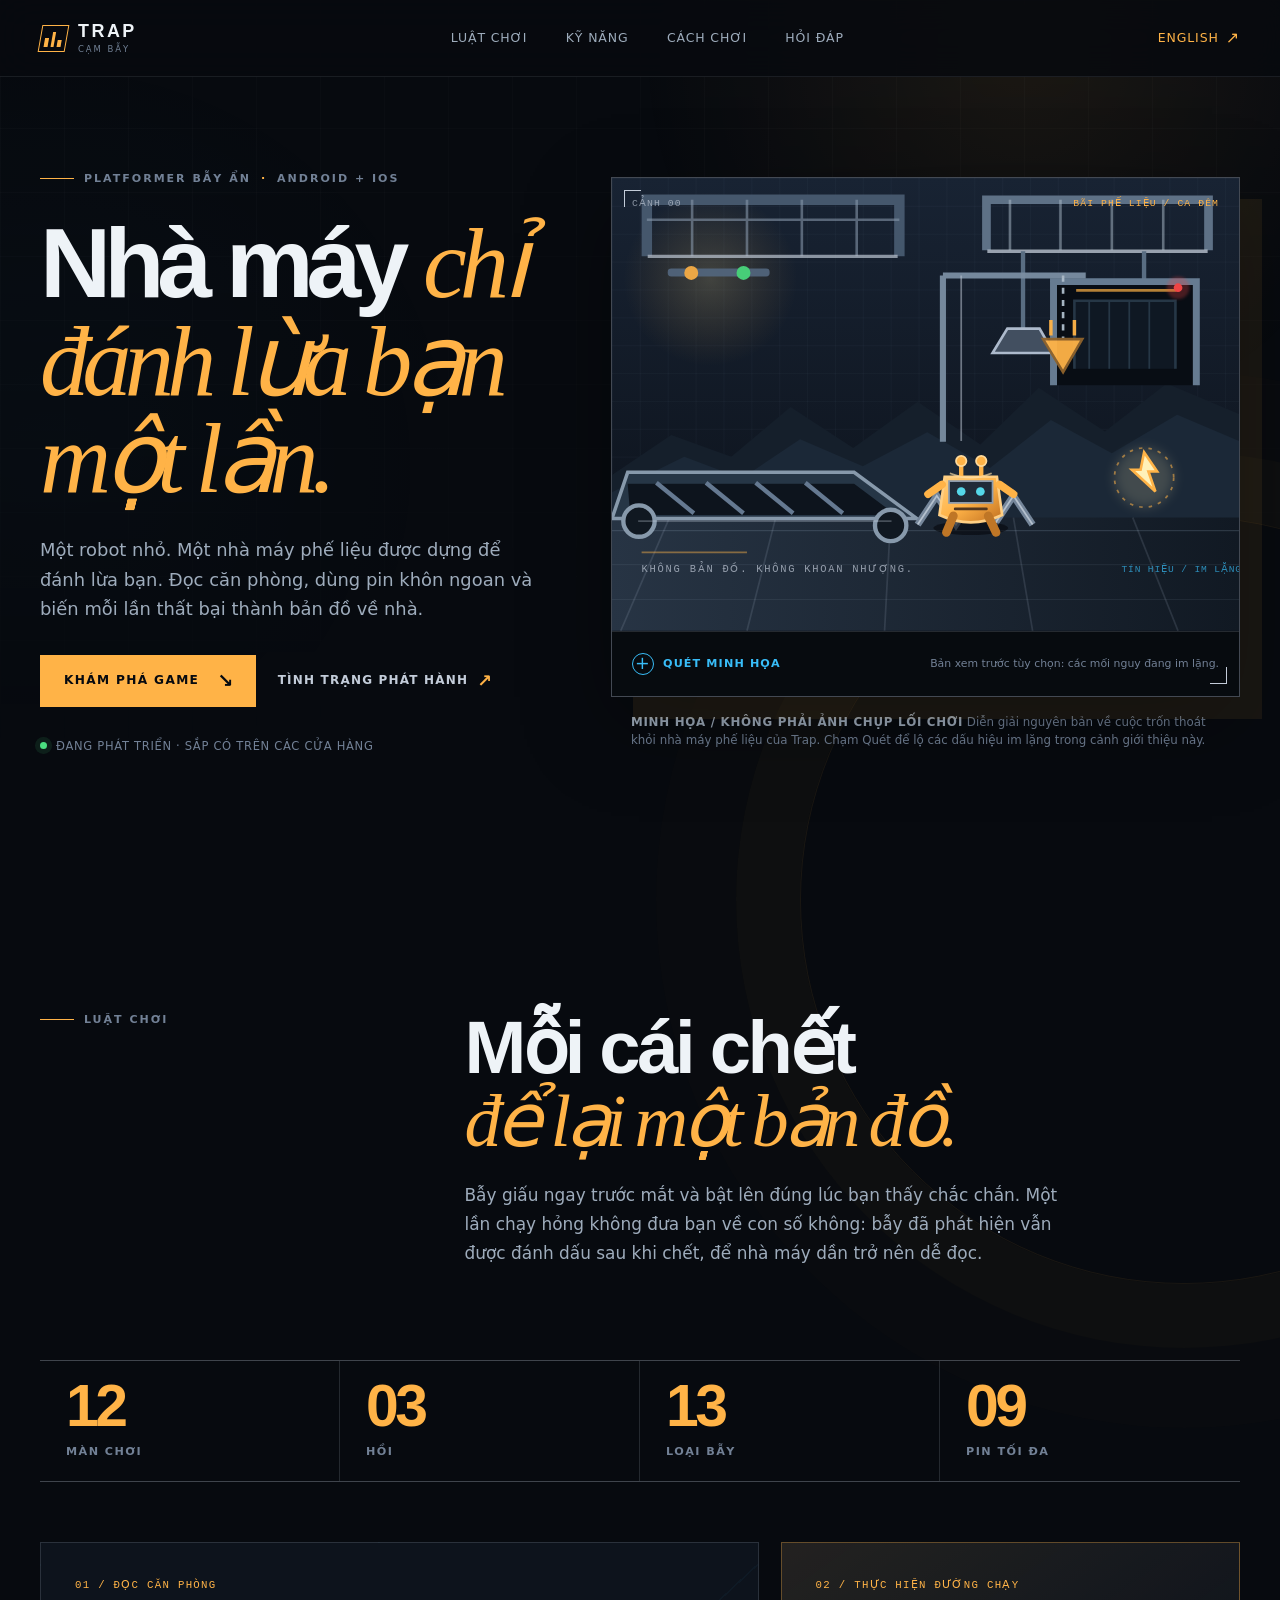
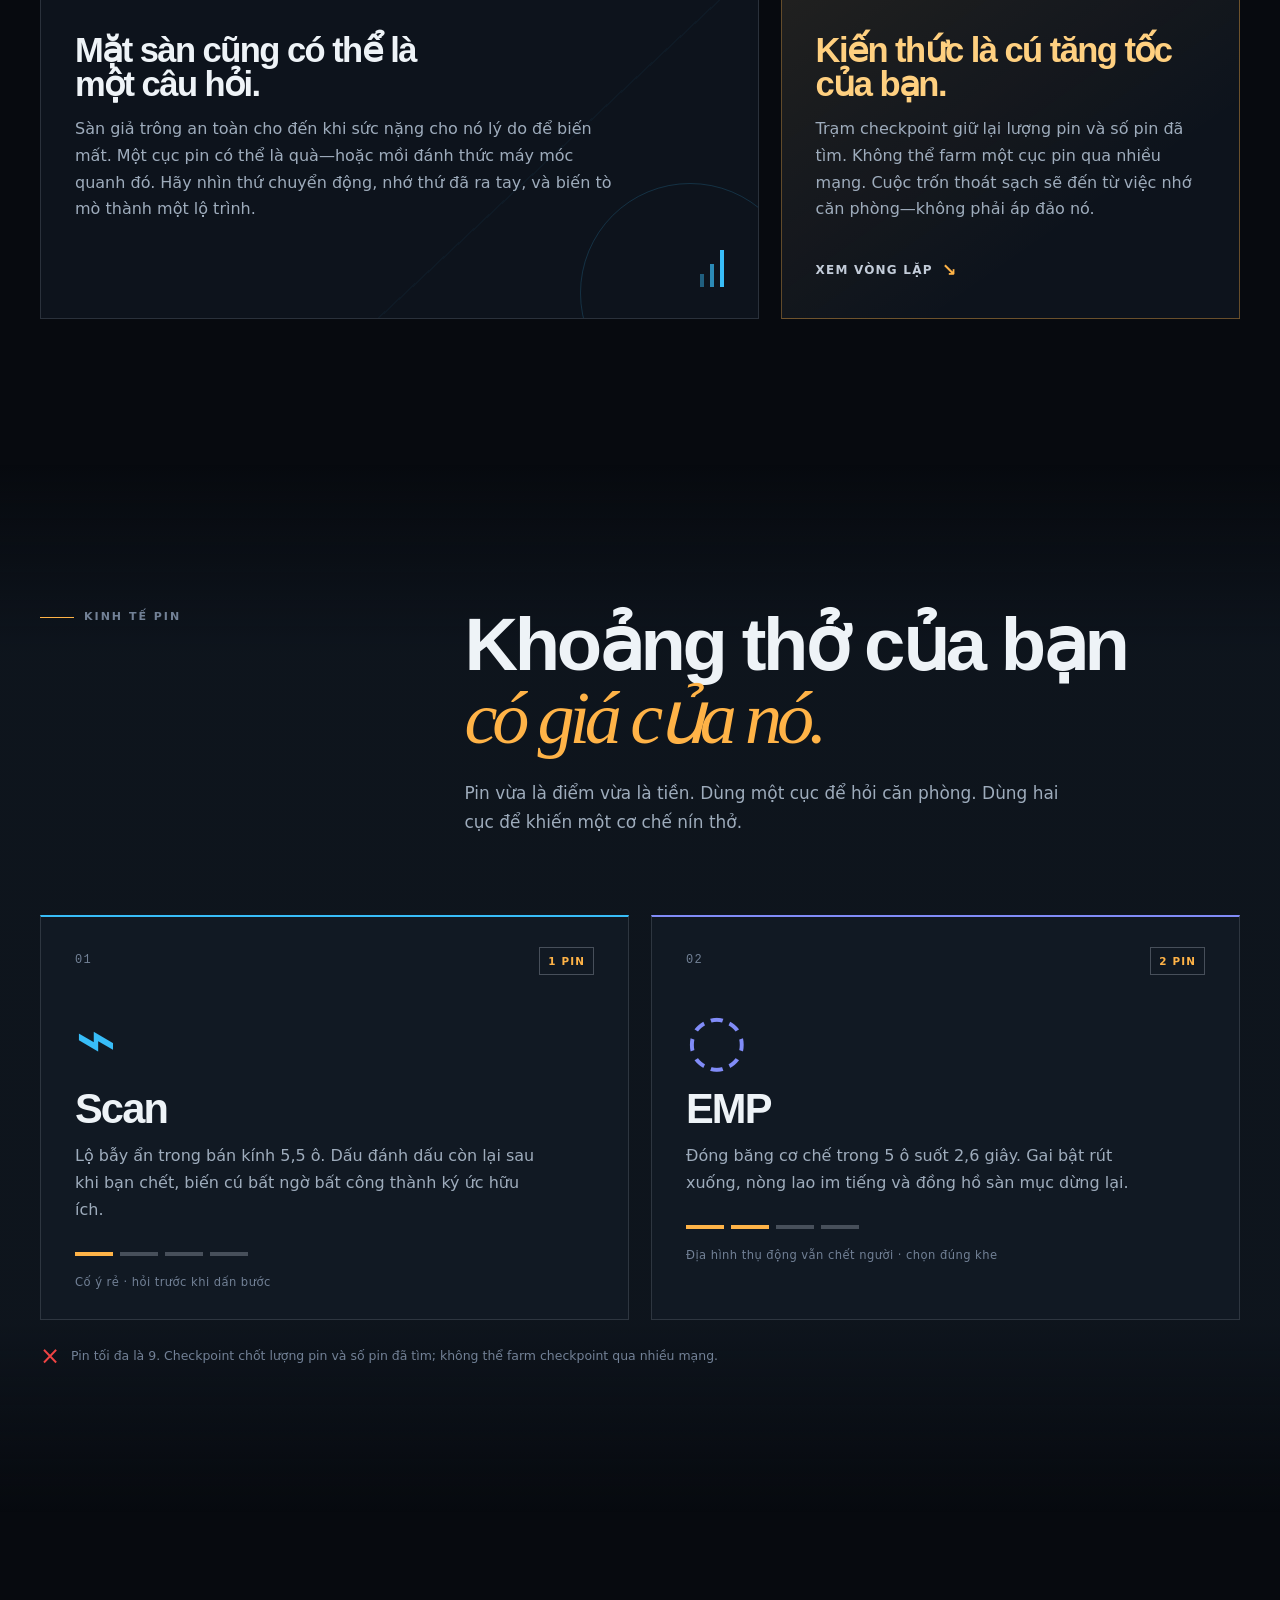
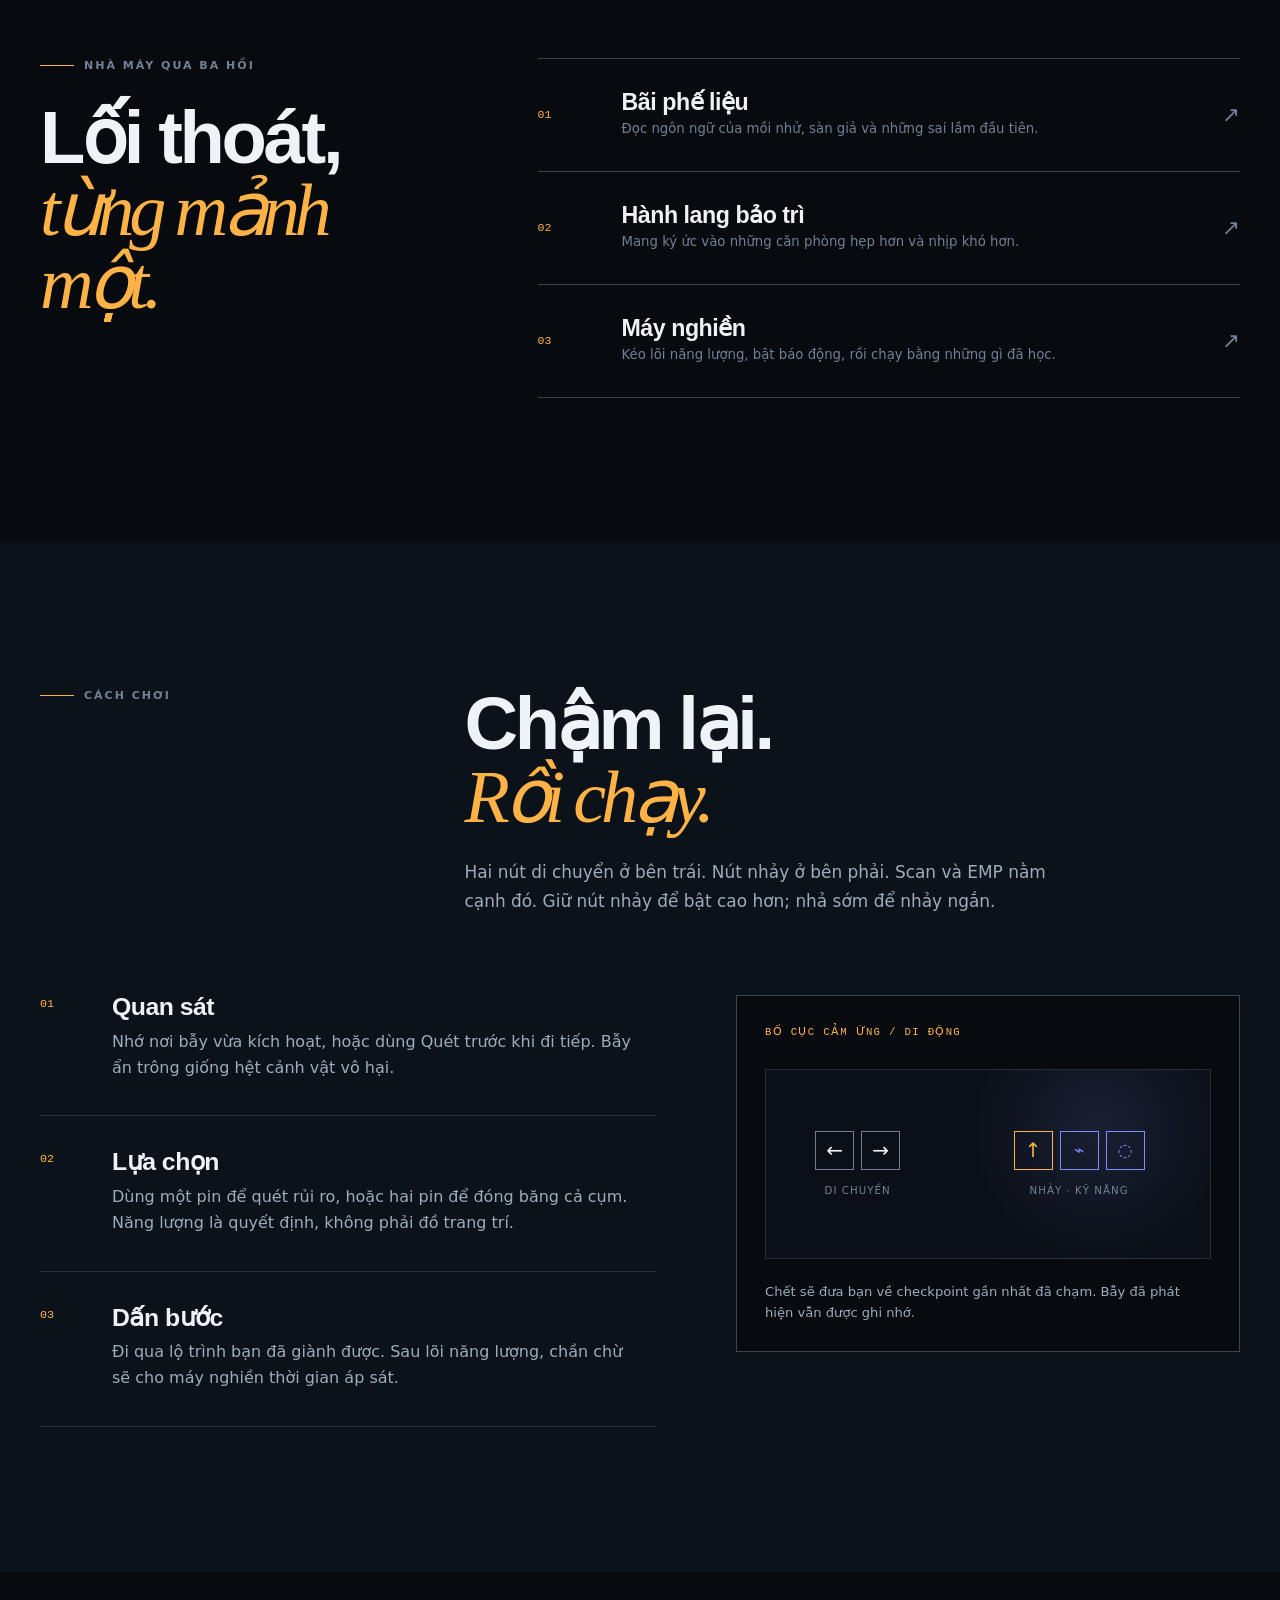
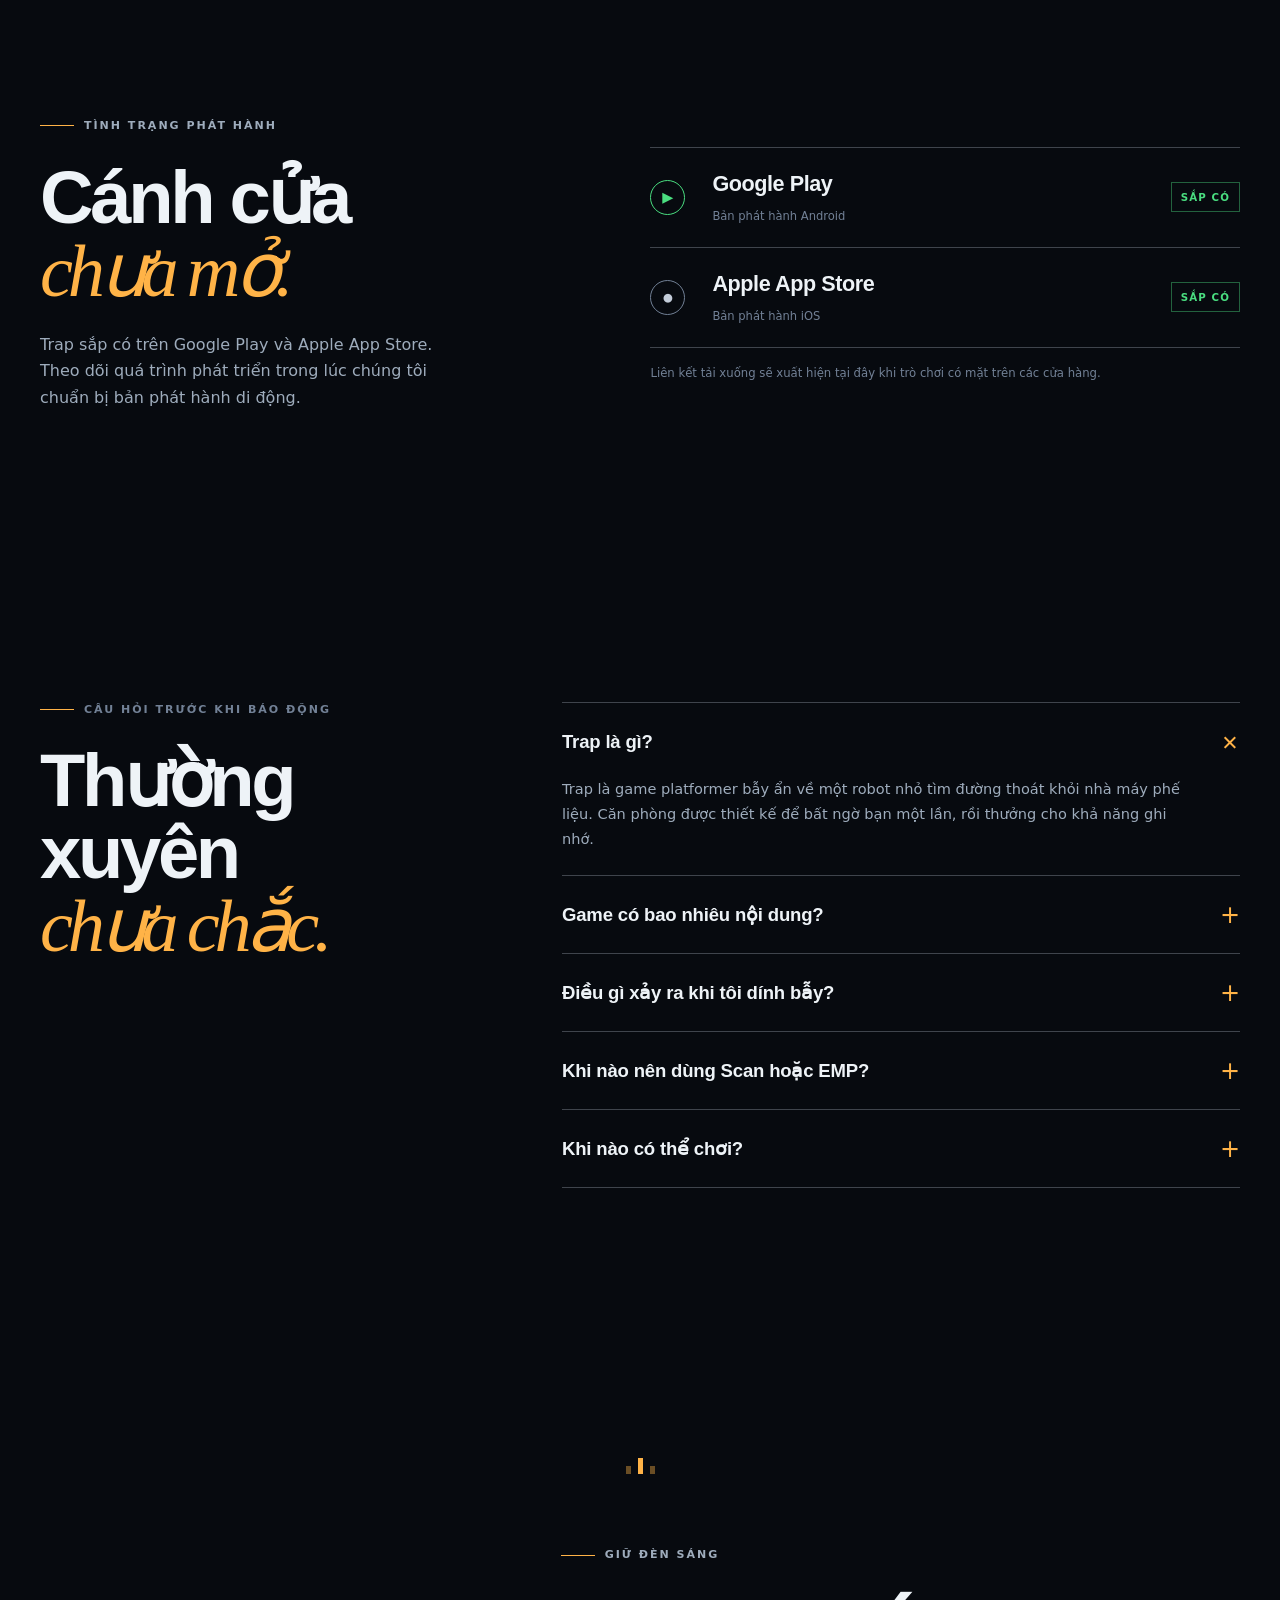
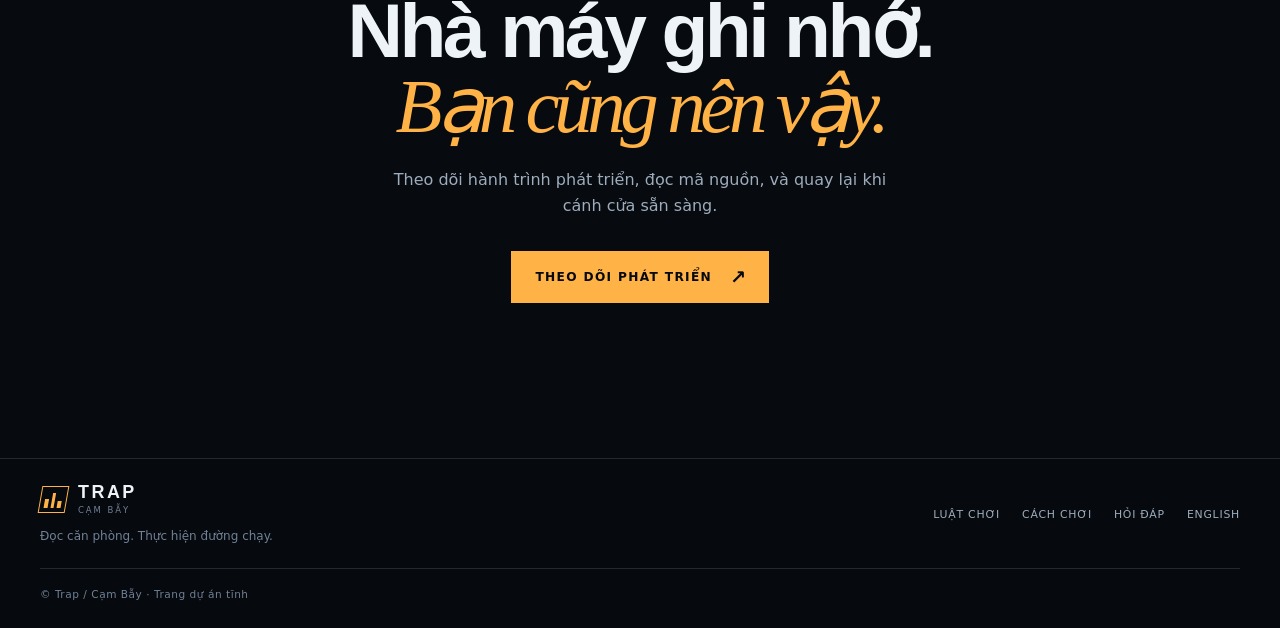
==== vi/index.html @ 79a0b9d8 "feat(site): launch bilingual Trap landing page" ====
<!doctype html>
<html lang="vi">
<head>
  <meta charset="utf-8">
  <meta name="viewport" content="width=device-width, initial-scale=1">
  <title>Trap — Nhà máy chỉ đánh lừa bạn một lần.</title>
  <meta name="description" content="Trap là game platformer bẫy ẩn về một robot nhỏ tìm đường thoát khỏi nhà máy phế liệu. Đọc căn phòng, dùng pin khôn ngoan và chạy một mạch về đích.">
  <meta name="theme-color" content="#070a0f">
  <meta name="robots" content="index, follow">
  <link rel="canonical" href="https://luongnv.com/trap-website/vi/">
  <link rel="alternate" hreflang="en" href="https://luongnv.com/trap-website/">
  <link rel="alternate" hreflang="vi" href="https://luongnv.com/trap-website/vi/">
  <link rel="alternate" hreflang="x-default" href="https://luongnv.com/trap-website/">
  <meta property="og:type" content="website">
  <meta property="og:site_name" content="Trap / Cạm Bẫy">
  <meta property="og:title" content="Trap — Nhà máy chỉ đánh lừa bạn một lần.">
  <meta property="og:description" content="Game platformer bẫy ẩn về một robot nhỏ tìm đường thoát khỏi nhà máy phế liệu.">
  <meta property="og:url" content="https://luongnv.com/trap-website/vi/">
  <meta property="og:image" content="https://luongnv.com/trap-website/assets/social-card.png">
  <meta property="og:image:width" content="1200">
  <meta property="og:image:height" content="630">
  <meta property="og:image:alt" content="Một robot màu hổ phách đối mặt nhà máy phế liệu tối trong Trap.">
  <meta name="twitter:card" content="summary_large_image">
  <meta name="twitter:title" content="Trap — Nhà máy chỉ đánh lừa bạn một lần.">
  <meta name="twitter:description" content="Game platformer bẫy ẩn về một robot nhỏ tìm đường thoát khỏi nhà máy phế liệu.">
  <meta name="twitter:image" content="https://luongnv.com/trap-website/assets/social-card.png">
  <link rel="icon" href="../assets/favicon.svg" type="image/svg+xml">
  <link rel="stylesheet" href="../styles.css">
  <script type="application/ld+json">
  {
    "@context": "https://schema.org",
    "@type": "VideoGame",
    "@id": "https://luongnv.com/trap-website/#game",
    "name": "Trap",
    "alternateName": "Cạm Bẫy",
    "description": "Game platformer bẫy ẩn về một robot nhỏ tìm đường thoát khỏi nhà máy phế liệu. Bẫy lộ ra qua trải nghiệm, còn Scan và EMP biến pin thành khoảng thở.",
    "url": "https://luongnv.com/trap-website/vi/",
    "image": "https://luongnv.com/trap-website/assets/social-card.png",
    "genre": ["Platformer", "Puzzle"],
    "gamePlatform": ["Android", "iOS"],
    "operatingSystem": ["Android", "iOS"],
    "applicationCategory": "Game",
    "inLanguage": ["en", "vi"],
    "sameAs": "https://github.com/nguyenvanlamm/cam_bay"
  }
  </script>
</head>
<body>
  <a class="skip-link" href="#main-content">Đến nội dung</a>
  <header class="site-header">
    <div class="wrap nav-shell">
      <a class="brand" href="./" aria-label="Trang chủ Trap">
        <span class="brand-mark" aria-hidden="true"><i></i><i></i><i></i></span>
        <span class="brand-word"><strong>TRAP</strong><small>CẠM BẪY</small></span>
      </a>
      <nav class="primary-nav" aria-label="Điều hướng chính">
        <a href="#world">Luật chơi</a>
        <a href="#skills">Kỹ năng</a>
        <a href="#how-to-play">Cách chơi</a>
        <a href="#faq">Hỏi đáp</a>
      </nav>
      <a class="language-link" href="../index.html" lang="en">English <span aria-hidden="true">↗</span></a>
    </div>
  </header>

  <main id="main-content">
    <section class="hero wrap" aria-labelledby="hero-title">
      <div class="hero-copy">
        <p class="eyebrow"><span class="eyebrow-line" aria-hidden="true"></span> Platformer bẫy ẩn <span class="eyebrow-dot" aria-hidden="true">·</span> Android + iOS</p>
        <h1 id="hero-title">Nhà máy <em>chỉ đánh lừa bạn một lần.</em></h1>
        <p class="hero-lede">Một robot nhỏ. Một nhà máy phế liệu được dựng để đánh lừa bạn. Đọc căn phòng, dùng pin khôn ngoan và biến mỗi lần thất bại thành bản đồ về nhà.</p>
        <div class="hero-actions">
          <a class="button button-primary" href="#how-to-play">Khám phá game <span aria-hidden="true">↘</span></a>
          <a class="quiet-link" href="#release">Tình trạng phát hành <span aria-hidden="true">↗</span></a>
        </div>
        <p class="hero-footnote"><span class="status-dot" aria-hidden="true"></span> Đang phát triển · sắp có trên các cửa hàng</p>
      </div>

      <figure class="hero-art">
        <div class="art-frame">
          <div class="art-label"><span>CẢNH 00</span><span>BÃI PHẾ LIỆU / CA ĐÊM</span></div>
          <svg id="trap-scene" viewBox="0 0 720 520" role="img" aria-labelledby="scene-title scene-desc" xmlns="http://www.w3.org/2000/svg">
            <title id="scene-title">Một robot hổ phách trước cửa nhà máy phế liệu</title>
            <desc id="scene-desc">Minh họa biên tập nguyên bản: một robot nhỏ đứng trước băng chuyền, máy móc treo và lối ra tối của nhà máy. Scan có thể đánh dấu những mối nguy im lặng trong cảnh.</desc>
            <defs>
              <linearGradient id="scene-sky" x1="0" y1="0" x2="0" y2="1">
                <stop offset="0" stop-color="#182333"/>
                <stop offset="1" stop-color="#0b1018"/>
              </linearGradient>
              <linearGradient id="scene-floor" x1="0" y1="0" x2="1" y2="0">
                <stop offset="0" stop-color="#273444"/>
                <stop offset="1" stop-color="#111923"/>
              </linearGradient>
              <linearGradient id="robot-shell" x1="0" y1="0" x2="1" y2="1">
                <stop offset="0" stop-color="#ffd080"/>
                <stop offset="0.5" stop-color="#ffb347"/>
                <stop offset="1" stop-color="#bf6e20"/>
              </linearGradient>
              <linearGradient id="steel-beam" x1="0" y1="0" x2="1" y2="0">
                <stop offset="0" stop-color="#718198"/>
                <stop offset="0.5" stop-color="#c3ccd9"/>
                <stop offset="1" stop-color="#445367"/>
              </linearGradient>
              <radialGradient id="lamp" cx="0.5" cy="0.5" r="0.5">
                <stop offset="0" stop-color="#ffdf8c" stop-opacity=".95"/>
                <stop offset="1" stop-color="#ffb347" stop-opacity="0"/>
              </radialGradient>
              <pattern id="scene-grid" width="32" height="32" patternUnits="userSpaceOnUse">
                <path d="M32 0H0V32" fill="none" stroke="#a8bed7" stroke-opacity=".07"/>
              </pattern>
              <filter id="soft-glow" x="-100%" y="-100%" width="300%" height="300%">
                <feGaussianBlur stdDeviation="7"/>
              </filter>
              <filter id="tight-glow" x="-100%" y="-100%" width="300%" height="300%">
                <feGaussianBlur stdDeviation="2"/>
              </filter>
            </defs>
            <rect width="720" height="520" fill="url(#scene-sky)"/>
            <rect width="720" height="520" fill="url(#scene-grid)"/>
            <circle cx="113" cy="116" r="100" fill="url(#lamp)" opacity=".2"/>
            <path d="M0 341L68 295 137 320 205 263 277 310 351 257 423 306 490 241 566 291 637 236 720 271V410H0Z" fill="#151f2b"/>
            <path d="M0 361L83 320 149 345 216 300 288 331 362 292 434 333 504 278 574 316 649 272 720 302V410H0Z" fill="#1b2837"/>
            <path d="M0 390H720V520H0Z" fill="url(#scene-floor)"/>
            <path d="M0 405H720" stroke="#7e91a7" stroke-opacity=".35"/>
            <path d="M0 444H720M0 484H720" stroke="#9eb0c4" stroke-opacity=".12"/>
            <path d="M66 390L10 520M188 390L155 520M320 390L313 520M461 390L483 520M598 390L650 520" stroke="#b9c7d7" stroke-opacity=".14" stroke-width="2"/>

            <g opacity=".9">
              <path d="M40 90V25H330V90" fill="none" stroke="#4a5d73" stroke-width="12"/>
              <path d="M40 48H330M92 25V90M155 25V90M218 25V90M281 25V90" stroke="#91a2b6" stroke-opacity=".6" stroke-width="3"/>
              <path d="M41 90H328" stroke="#c3ccd9" stroke-opacity=".75" stroke-width="4"/>
              <rect x="64" y="104" width="117" height="9" rx="4" fill="#53677f"/>
              <circle cx="91" cy="109" r="8" fill="#ffb347"/><circle cx="151" cy="109" r="8" fill="#4ade80"/>
            </g>

            <g>
              <path d="M430 83V25H685V83" fill="none" stroke="#5e7186" stroke-width="10"/>
              <path d="M457 25V83M515 25V83M574 25V83M633 25V83" stroke="#aebdcb" stroke-opacity=".5" stroke-width="3"/>
              <path d="M431 84H684" stroke="#c3ccd9" stroke-opacity=".75" stroke-width="4"/>
              <path d="M472 84V176M611 84V137" stroke="#596d82" stroke-width="5"/>
              <path d="M454 173H491L507 201H437Z" fill="#424f60" stroke="#adbacc" stroke-width="3"/>
              <path d="M593 134H629L642 158H580Z" fill="#424f60" stroke="#adbacc" stroke-width="3"/>
            </g>

            <g class="factory-door">
              <path d="M507 238V119H671V238" fill="#080d14" stroke="#667b91" stroke-width="8"/>
              <path d="M531 219V141H647V219" fill="#0f1823" stroke="#263746" stroke-width="3"/>
              <path d="M548 141V219M571 141V219M594 141V219M617 141V219" stroke="#263746" stroke-width="2"/>
              <path d="M533 129H648" stroke="#ffb347" stroke-opacity=".7" stroke-width="3"/>
              <circle cx="650" cy="126" r="13" fill="#ef4444" opacity=".28" filter="url(#tight-glow)"/>
              <circle cx="650" cy="126" r="5" fill="#ef4444"/>
            </g>

            <g class="crane" opacity=".95">
              <path d="M380 112V303M380 112H544" stroke="#7b8ea2" stroke-width="7"/>
              <path d="M401 112V302" stroke="#c3ccd9" stroke-opacity=".55" stroke-width="2"/>
              <path d="M518 112V185" stroke="#aebdcb" stroke-width="3" stroke-dasharray="7 7"/>
              <path d="M495 185H540L518 223Z" fill="#ffb347" stroke="#8f632c" stroke-width="3"/>
              <path d="M504 181V163M531 181V163" stroke="#ffb347" stroke-width="4"/>
            </g>

            <g class="conveyor">
              <path d="M18 338H278L350 391H0Z" fill="#263646" stroke="#8799ab" stroke-width="4"/>
              <path d="M18 351H278L326 387H21Z" fill="#0d141d"/>
              <path d="M51 350L94 385M108 350L151 385M165 350L208 385M222 350L265 385" stroke="#657991" stroke-width="5"/>
              <circle cx="31" cy="394" r="18" fill="#101821" stroke="#8799ab" stroke-width="5"/>
              <circle cx="320" cy="399" r="18" fill="#101821" stroke="#8799ab" stroke-width="5"/>
              <path d="M30 394H321" stroke="#c3ccd9" stroke-opacity=".3" stroke-width="2"/>
            </g>

            <g class="power-core">
              <circle cx="611" cy="344" r="34" fill="#fff1b8" opacity=".17" filter="url(#soft-glow)"/>
              <path d="M611 315L626 337L616 337L624 360L597 335L607 335Z" fill="#fff1b8" stroke="#ffb347" stroke-width="3"/>
              <circle cx="611" cy="344" r="34" fill="none" stroke="#ffb347" stroke-opacity=".55" stroke-width="2" stroke-dasharray="4 7"/>
            </g>

            <g class="rail-hazard">
              <path d="M351 398L373 365L395 398L417 365L439 398L461 365L483 398" fill="none" stroke="#75869a" stroke-width="8"/>
              <path d="M351 398L373 365L395 398L417 365L439 398L461 365L483 398" fill="none" stroke="#d1dae4" stroke-opacity=".7" stroke-width="2"/>
            </g>

            <g class="robot" transform="translate(370 301)">
              <ellipse cx="42" cy="101" rx="43" ry="8" fill="#05080c" opacity=".6"/>
              <path d="M12 42H72L78 86Q42 103 6 86Z" fill="url(#robot-shell)" stroke="#ffcf83" stroke-width="3"/>
              <path d="M17 47H67V72H17Z" fill="#202b38" stroke="#8c9bad" stroke-width="2"/>
              <circle cx="31" cy="59" r="5" fill="#55d7e8"/><circle cx="53" cy="59" r="5" fill="#55d7e8"/>
              <path d="M24 79H60" stroke="#51361e" stroke-width="3" stroke-linecap="round"/>
              <path d="M9 51L-7 62M75 51L91 62" stroke="#ffb347" stroke-width="9" stroke-linecap="round"/>
              <path d="M22 87L14 106M62 87L71 106" stroke="#bf7626" stroke-width="10" stroke-linecap="round"/>
              <path d="M31 42V27M54 42V27" stroke="#ffb347" stroke-width="5"/>
              <circle cx="31" cy="24" r="6" fill="#ffb347" stroke="#ffda9b" stroke-width="2"/>
              <circle cx="54" cy="24" r="6" fill="#ffb347" stroke="#ffda9b" stroke-width="2"/>
              <path d="M18 38Q42 48 66 38" fill="none" stroke="#ffe0a8" stroke-opacity=".65" stroke-width="2"/>
            </g>

            <g class="trap-mark" aria-hidden="true">
              <g transform="translate(195 374)">
                <circle r="23" fill="#38bdf8" fill-opacity=".13" stroke="#38bdf8" stroke-width="2" stroke-dasharray="3 5"/>
                <path d="M-8 -8L8 8M8 -8L-8 8" stroke="#38bdf8" stroke-width="3" stroke-linecap="round"/>
              </g>
              <g transform="translate(457 355)">
                <circle r="23" fill="#38bdf8" fill-opacity=".13" stroke="#38bdf8" stroke-width="2" stroke-dasharray="3 5"/>
                <path d="M-8 -8L8 8M8 -8L-8 8" stroke="#38bdf8" stroke-width="3" stroke-linecap="round"/>
              </g>
              <g transform="translate(527 264)">
                <circle r="23" fill="#38bdf8" fill-opacity=".13" stroke="#38bdf8" stroke-width="2" stroke-dasharray="3 5"/>
                <path d="M-8 -8L8 8M8 -8L-8 8" stroke="#38bdf8" stroke-width="3" stroke-linecap="round"/>
              </g>
            </g>

            <path d="M34 430H155" stroke="#ffb347" stroke-width="2" stroke-opacity=".45"/>
            <text x="34" y="453" fill="#c3ccd9" fill-opacity=".72" font-family="monospace" font-size="12" letter-spacing="2">KHÔNG BẢN ĐỒ. KHÔNG KHOAN NHƯỢNG.</text>
            <text x="585" y="453" fill="#38bdf8" fill-opacity=".7" font-family="monospace" font-size="11" letter-spacing="1">TÍN HIỆU / IM LẶNG</text>
          </svg>
          <div class="scan-control">
            <button id="scan-toggle" class="scan-button" type="button" aria-controls="trap-scene" aria-pressed="false"><span class="scan-icon" aria-hidden="true">+</span><span>Quét minh họa</span></button>
            <p id="scan-status" class="scan-status" role="status" aria-live="polite">Bản xem trước tùy chọn: các mối nguy đang im lặng.</p>
          </div>
        </div>
        <figcaption><strong>Minh họa / không phải ảnh chụp lối chơi</strong> Diễn giải nguyên bản về cuộc trốn thoát khỏi nhà máy phế liệu của Trap. Chạm Quét để lộ các dấu hiệu im lặng trong cảnh giới thiệu này.</figcaption>
        <noscript><p class="no-script-note">Bản xem trước Quét cần JavaScript; câu chuyện và cơ chế game vẫn có đầy đủ bên dưới.</p></noscript>
      </figure>
    </section>

    <section class="section rule-section wrap" id="world" aria-labelledby="rule-title">
      <div class="section-intro split-intro">
        <p class="eyebrow"><span class="eyebrow-line" aria-hidden="true"></span> Luật chơi</p>
        <div>
          <h2 id="rule-title">Mỗi cái chết<br><em>để lại một bản đồ.</em></h2>
          <p class="section-lede">Bẫy giấu ngay trước mắt và bật lên đúng lúc bạn thấy chắc chắn. Một lần chạy hỏng không đưa bạn về con số không: bẫy đã phát hiện vẫn được đánh dấu sau khi chết, để nhà máy dần trở nên dễ đọc.</p>
        </div>
      </div>
      <dl class="fact-rail" aria-label="Cấu trúc game">
        <div><dt>12</dt><dd>màn chơi</dd></div>
        <div><dt>03</dt><dd>hồi</dd></div>
        <div><dt>13</dt><dd>loại bẫy</dd></div>
        <div><dt>09</dt><dd>pin tối đa</dd></div>
      </dl>
      <div class="story-grid">
        <article class="story-card story-card-large">
          <p class="card-index">01 / ĐỌC CĂN PHÒNG</p>
          <h3>Mặt sàn cũng có thể là một câu hỏi.</h3>
          <p>Sàn giả trông an toàn cho đến khi sức nặng cho nó lý do để biến mất. Một cục pin có thể là quà—hoặc mồi đánh thức máy móc quanh đó. Hãy nhìn thứ chuyển động, nhớ thứ đã ra tay, và biến tò mò thành một lộ trình.</p>
          <div class="card-rule" aria-hidden="true"><span></span><span></span><span></span></div>
        </article>
        <article class="story-card story-card-accent">
          <p class="card-index">02 / THỰC HIỆN ĐƯỜNG CHẠY</p>
          <h3>Kiến thức là cú tăng tốc của bạn.</h3>
          <p>Trạm checkpoint giữ lại lượng pin và số pin đã tìm. Không thể farm một cục pin qua nhiều mạng. Cuộc trốn thoát sạch sẽ đến từ việc nhớ căn phòng—không phải áp đảo nó.</p>
          <a class="inline-link" href="#how-to-play">Xem vòng lặp <span aria-hidden="true">↘</span></a>
        </article>
      </div>
    </section>

    <section class="section skills-section" id="skills" aria-labelledby="skills-title">
      <div class="wrap">
        <div class="section-intro split-intro">
          <p class="eyebrow"><span class="eyebrow-line" aria-hidden="true"></span> Kinh tế pin</p>
          <div>
            <h2 id="skills-title">Khoảng thở của bạn<br><em>có giá của nó.</em></h2>
            <p class="section-lede">Pin vừa là điểm vừa là tiền. Dùng một cục để hỏi căn phòng. Dùng hai cục để khiến một cơ chế nín thở.</p>
          </div>
        </div>
        <div class="skill-grid">
          <article class="skill-card scan-card">
            <div class="skill-top"><span class="skill-number">01</span><span class="skill-tag">1 pin</span></div>
            <div class="skill-symbol" aria-hidden="true">⌁</div>
            <h3>Scan</h3>
            <p>Lộ bẫy ẩn trong bán kính 5,5 ô. Dấu đánh dấu còn lại sau khi bạn chết, biến cú bất ngờ bất công thành ký ức hữu ích.</p>
            <div class="skill-meter" aria-label="Giá: một pin"><i></i><i class="empty"></i><i class="empty"></i><i class="empty"></i></div>
            <p class="skill-note">Cố ý rẻ · hỏi trước khi dấn bước</p>
          </article>
          <article class="skill-card emp-card">
            <div class="skill-top"><span class="skill-number">02</span><span class="skill-tag">2 pin</span></div>
            <div class="skill-symbol" aria-hidden="true">◌</div>
            <h3>EMP</h3>
            <p>Đóng băng cơ chế trong 5 ô suốt 2,6 giây. Gai bật rút xuống, nòng lao im tiếng và đồng hồ sàn mục dừng lại.</p>
            <div class="skill-meter" aria-label="Giá: hai pin"><i></i><i></i><i class="empty"></i><i class="empty"></i></div>
            <p class="skill-note">Địa hình thụ động vẫn chết người · chọn đúng khe</p>
          </article>
        </div>
        <p class="skill-footnote"><span class="tiny-cross" aria-hidden="true">×</span> Pin tối đa là 9. Checkpoint chốt lượng pin và số pin đã tìm; không thể farm checkpoint qua nhiều mạng.</p>
      </div>
    </section>

    <section class="section acts-section wrap" aria-labelledby="acts-title">
      <div class="acts-heading">
        <p class="eyebrow"><span class="eyebrow-line" aria-hidden="true"></span> Nhà máy qua ba hồi</p>
        <h2 id="acts-title">Lối thoát,<br><em>từng mảnh một.</em></h2>
      </div>
      <div class="act-list">
        <article class="act-row">
          <div class="act-no">01</div><div class="act-name"><h3>Bãi phế liệu</h3><p>Đọc ngôn ngữ của mồi nhử, sàn giả và những sai lầm đầu tiên.</p></div><div class="act-mark" aria-hidden="true">↗</div>
        </article>
        <article class="act-row">
          <div class="act-no">02</div><div class="act-name"><h3>Hành lang bảo trì</h3><p>Mang ký ức vào những căn phòng hẹp hơn và nhịp khó hơn.</p></div><div class="act-mark" aria-hidden="true">↗</div>
        </article>
        <article class="act-row">
          <div class="act-no">03</div><div class="act-name"><h3>Máy nghiền</h3><p>Kéo lõi năng lượng, bật báo động, rồi chạy bằng những gì đã học.</p></div><div class="act-mark" aria-hidden="true">↗</div>
        </article>
      </div>
    </section>

    <section class="section how-section" id="how-to-play" aria-labelledby="how-title">
      <div class="wrap">
        <div class="section-intro split-intro">
          <p class="eyebrow"><span class="eyebrow-line" aria-hidden="true"></span> Cách chơi</p>
          <div>
            <h2 id="how-title">Chậm lại.<br><em>Rồi chạy.</em></h2>
            <p class="section-lede">Hai nút di chuyển ở bên trái. Nút nhảy ở bên phải. Scan và EMP nằm cạnh đó. Giữ nút nhảy để bật cao hơn; nhả sớm để nhảy ngắn.</p>
          </div>
        </div>
        <div class="play-layout">
          <ol class="play-steps">
            <li><span class="step-no">01</span><div><h3>Quan sát</h3><p>Nhớ nơi bẫy vừa kích hoạt, hoặc dùng Quét trước khi đi tiếp. Bẫy ẩn trông giống hệt cảnh vật vô hại.</p></div></li>
            <li><span class="step-no">02</span><div><h3>Lựa chọn</h3><p>Dùng một pin để quét rủi ro, hoặc hai pin để đóng băng cả cụm. Năng lượng là quyết định, không phải đồ trang trí.</p></div></li>
            <li><span class="step-no">03</span><div><h3>Dấn bước</h3><p>Đi qua lộ trình bạn đã giành được. Sau lõi năng lượng, chần chừ sẽ cho máy nghiền thời gian áp sát.</p></div></li>
          </ol>
          <aside class="control-panel" aria-label="Điều khiển cảm ứng">
            <p class="card-index">BỐ CỤC CẢM ỨNG / DI ĐỘNG</p>
            <div class="control-map">
              <div class="control-cluster left-cluster"><span class="control-key">←</span><span class="control-key">→</span><small>di chuyển</small></div>
              <div class="control-cluster right-cluster"><span class="control-key jump-key">↑</span><span class="control-key skill-key">⌁</span><span class="control-key skill-key">◌</span><small>nhảy · kỹ năng</small></div>
            </div>
            <p class="control-note">Chết sẽ đưa bạn về checkpoint gần nhất đã chạm. Bẫy đã phát hiện vẫn được ghi nhớ.</p>
          </aside>
        </div>
      </div>
    </section>

    <section class="section release-section wrap" id="release" aria-labelledby="release-title">
      <div class="release-copy">
        <p class="eyebrow"><span class="eyebrow-line" aria-hidden="true"></span> Tình trạng phát hành</p>
        <h2 id="release-title">Cánh cửa<br><em>chưa mở.</em></h2>
        <p>Trap sắp có trên Google Play và Apple App Store. Theo dõi quá trình phát triển trong lúc chúng tôi chuẩn bị bản phát hành di động.</p>
      </div>
      <div class="store-list" aria-label="Tình trạng cửa hàng">
        <div class="store-row"><span class="store-icon" aria-hidden="true">▶</span><div><strong>Google Play</strong><small>Bản phát hành Android</small></div><span class="store-status">Sắp có</span></div>
        <div class="store-row"><span class="store-icon apple-icon" aria-hidden="true">●</span><div><strong>Apple App Store</strong><small>Bản phát hành iOS</small></div><span class="store-status">Sắp có</span></div>
        <p class="store-note">Liên kết tải xuống sẽ xuất hiện tại đây khi trò chơi có mặt trên các cửa hàng.</p>
      </div>
    </section>

    <section class="section faq-section wrap" id="faq" aria-labelledby="faq-title">
      <div class="faq-head"><p class="eyebrow"><span class="eyebrow-line" aria-hidden="true"></span> Câu hỏi trước khi báo động</p><h2 id="faq-title">Thường xuyên<br><em>chưa chắc.</em></h2></div>
      <div class="faq-list">
        <details open><summary><span>Trap là gì?</span><b aria-hidden="true">+</b></summary><p>Trap là game platformer bẫy ẩn về một robot nhỏ tìm đường thoát khỏi nhà máy phế liệu. Căn phòng được thiết kế để bất ngờ bạn một lần, rồi thưởng cho khả năng ghi nhớ.</p></details>
        <details><summary><span>Game có bao nhiêu nội dung?</span><b aria-hidden="true">+</b></summary><p>Thiết kế hiện tại có 12 màn qua ba hồi: Bãi phế liệu, Hành lang bảo trì và Máy nghiền. Có 13 loại bẫy cùng ba mục tiêu thử thách ở mỗi màn.</p></details>
        <details><summary><span>Điều gì xảy ra khi tôi dính bẫy?</span><b aria-hidden="true">+</b></summary><p>Bạn hồi sinh tại checkpoint gần nhất đã chạm. Bẫy từng ra tay để lại dấu mờ ở nơi nó ẩn nấp, và phát hiện đó tồn tại sau cái chết.</p></details>
        <details><summary><span>Khi nào nên dùng Scan hoặc EMP?</span><b aria-hidden="true">+</b></summary><p>Scan tốn một pin và lộ bẫy ẩn trong 5,5 ô. EMP tốn hai pin và đóng băng cơ chế gần đó trong 2,6 giây. Địa hình thụ động—như bãi gai lộ thiên—vẫn nguy hiểm.</p></details>
        <details><summary><span>Khi nào có thể chơi?</span><b aria-hidden="true">+</b></summary><p>Trap đang được phát triển. Game dự kiến có trên Android và iOS; cả Google Play lẫn Apple App Store đều đang ở trạng thái sắp có. Chưa công bố ngày phát hành.</p></details>
      </div>
    </section>

    <section class="closing-cta wrap" aria-labelledby="closing-title">
      <div class="closing-rule" aria-hidden="true"><span></span><span></span><span></span></div>
      <p class="eyebrow"><span class="eyebrow-line" aria-hidden="true"></span> Giữ đèn sáng</p>
      <h2 id="closing-title">Nhà máy ghi nhớ.<br><em>Bạn cũng nên vậy.</em></h2>
      <p>Theo dõi hành trình phát triển, đọc mã nguồn, và quay lại khi cánh cửa sẵn sàng.</p>
      <a class="button button-primary" href="https://github.com/nguyenvanlamm/cam_bay" rel="noopener">Theo dõi phát triển <span aria-hidden="true">↗</span></a>
    </section>
  </main>

  <footer class="site-footer">
    <div class="wrap footer-inner">
      <div><a class="brand footer-brand" href="./" aria-label="Trang chủ Trap"><span class="brand-mark" aria-hidden="true"><i></i><i></i><i></i></span><span class="brand-word"><strong>TRAP</strong><small>CẠM BẪY</small></span></a><p>Đọc căn phòng. Thực hiện đường chạy.</p></div>
      <div class="footer-links"><a href="#world">Luật chơi</a><a href="#how-to-play">Cách chơi</a><a href="#faq">Hỏi đáp</a><a href="../index.html" lang="en">English</a></div>
      <p class="copyright">© Trap / Cạm Bẫy · Trang dự án tĩnh</p>
    </div>
  </footer>
  <script src="../script.js" defer></script>
</body>
</html>
---- styles.css ----
/* Trap / Cạm Bẫy — a small, dependency-free visual system. */
:root {
  --bg: #070a0f;
  --bg-raised: #0d131c;
  --bg-panel: #111923;
  --bg-panel-2: #151e29;
  --steel: #c3ccd9;
  --steel-bright: #eef3f7;
  --steel-muted: #9eacbc;
  --steel-dim: #728196;
  --line: rgba(195, 204, 217, .16);
  --line-strong: rgba(195, 204, 217, .3);
  --amber: #ffb347;
  --amber-soft: #ffd080;
  --cyan: #38bdf8;
  --green: #4ade80;
  --danger: #ef4444;
  --violet: #818cf8;
  --wrap: 1200px;
  --display: "Arial Narrow", "Roboto Condensed", "Helvetica Neue", Arial, sans-serif;
  --body: Inter, ui-sans-serif, system-ui, -apple-system, BlinkMacSystemFont, "Segoe UI", sans-serif;
  color-scheme: dark;
}

*,
*::before,
*::after { box-sizing: border-box; }

html { scroll-behavior: smooth; }

body {
  min-width: 320px;
  margin: 0;
  background: var(--bg);
  color: var(--steel);
  font-family: var(--body);
  font-size: 16px;
  line-height: 1.6;
  overflow-x: hidden;
  text-rendering: optimizeLegibility;
}

body::before {
  position: fixed;
  z-index: -2;
  inset: 0;
  pointer-events: none;
  content: "";
  background:
    radial-gradient(circle at 80% 6%, rgba(255, 179, 71, .09), transparent 24rem),
    radial-gradient(circle at 4% 52%, rgba(56, 189, 248, .045), transparent 26rem),
    linear-gradient(rgba(255,255,255,.018) 1px, transparent 1px),
    linear-gradient(90deg, rgba(255,255,255,.018) 1px, transparent 1px);
  background-size: auto, auto, 64px 64px, 64px 64px;
  mask-image: linear-gradient(to bottom, #000 0, transparent 87%);
}

body::after {
  position: fixed;
  z-index: -1;
  right: -18rem;
  bottom: -24rem;
  width: 48rem;
  height: 48rem;
  border: 1px solid rgba(255,179,71,.08);
  border-radius: 50%;
  pointer-events: none;
  content: "";
  box-shadow: 0 0 0 4rem rgba(255,179,71,.018), 0 0 0 9rem rgba(255,179,71,.012);
}

::selection { background: var(--amber); color: var(--bg); }

img, svg { max-width: 100%; }
svg { display: block; }

button,
a { -webkit-tap-highlight-color: transparent; }

a {
  color: inherit;
  text-decoration: none;
}

a:hover { color: var(--steel-bright); }

:focus-visible {
  outline: 3px solid var(--amber);
  outline-offset: 4px;
}

.wrap {
  width: min(var(--wrap), calc(100% - 64px));
  margin-inline: auto;
}

.skip-link {
  position: fixed;
  z-index: 20;
  top: 12px;
  left: 12px;
  padding: .55rem .8rem;
  border: 1px solid var(--amber);
  background: var(--bg);
  color: var(--amber);
  transform: translateY(-160%);
}

.skip-link:focus { transform: translateY(0); }

.site-header {
  position: sticky;
  z-index: 10;
  top: 0;
  border-bottom: 1px solid rgba(195,204,217,.1);
  background: rgba(7, 10, 15, .86);
  backdrop-filter: blur(18px);
}

.nav-shell {
  display: flex;
  min-height: 76px;
  align-items: center;
  gap: 36px;
}

.brand {
  display: inline-flex;
  flex: 0 0 auto;
  align-items: center;
  gap: 11px;
  color: var(--steel-bright);
}

.brand:hover { color: var(--steel-bright); }

.brand-mark {
  display: inline-flex;
  width: 27px;
  height: 27px;
  align-items: flex-end;
  gap: 3px;
  padding: 4px;
  border: 1px solid var(--amber);
  transform: skew(-10deg);
}

.brand-mark i {
  display: block;
  width: 4px;
  background: var(--amber);
}

.brand-mark i:nth-child(1) { height: 9px; }
.brand-mark i:nth-child(2) { height: 15px; }
.brand-mark i:nth-child(3) { height: 7px; }

.brand-word {
  display: grid;
  gap: 0;
  line-height: 1;
}

.brand-word strong {
  font-family: var(--display);
  font-size: 1.12rem;
  font-stretch: condensed;
  letter-spacing: .14em;
}

.brand-word small {
  margin-top: 4px;
  color: var(--steel-dim);
  font-size: .53rem;
  letter-spacing: .23em;
}

.primary-nav {
  display: flex;
  flex: 1 1 auto;
  justify-content: center;
  gap: clamp(18px, 3vw, 42px);
}

.primary-nav a,
.language-link,
.footer-links a {
  position: relative;
  color: var(--steel-muted);
  font-size: .78rem;
  letter-spacing: .07em;
  text-transform: uppercase;
}

.primary-nav a::after,
.language-link::after,
.footer-links a::after {
  position: absolute;
  right: 0;
  bottom: -7px;
  left: 0;
  height: 1px;
  background: var(--amber);
  content: "";
  transform: scaleX(0);
  transform-origin: right;
  transition: transform 180ms ease;
}

.primary-nav a:hover::after,
.primary-nav a:focus-visible::after,
.language-link:hover::after,
.language-link:focus-visible::after,
.footer-links a:hover::after,
.footer-links a:focus-visible::after {
  transform: scaleX(1);
  transform-origin: left;
}

.language-link {
  display: inline-flex;
  flex: 0 0 auto;
  align-items: center;
  gap: 7px;
  color: var(--amber);
}

.language-link span { font-size: 1rem; }

.eyebrow {
  display: flex;
  align-items: center;
  gap: 10px;
  margin: 0;
  color: var(--steel-dim);
  font-size: .69rem;
  font-weight: 700;
  letter-spacing: .18em;
  line-height: 1.4;
  text-transform: uppercase;
}

.eyebrow-line {
  display: inline-block;
  width: 34px;
  height: 1px;
  background: var(--amber);
}

.eyebrow-dot { color: var(--amber); }

h1,
h2,
h3,
p { margin-top: 0; }

h1,
h2,
h3 {
  color: var(--steel-bright);
  font-family: var(--display);
  font-weight: 700;
  letter-spacing: -.045em;
  line-height: .98;
}

h1 em,
h2 em {
  color: var(--amber);
  font-family: Georgia, "Times New Roman", serif;
  font-weight: 400;
  letter-spacing: -.07em;
}

h1 {
  max-width: 730px;
  margin: 29px 0 27px;
  font-size: clamp(3.45rem, 7.7vw, 7.2rem);
  letter-spacing: -.07em;
}

h2 {
  margin: 0 0 24px;
  font-size: clamp(3rem, 5.8vw, 5.9rem);
}

h3 {
  margin-bottom: 14px;
  font-size: clamp(1.55rem, 2.7vw, 2.3rem);
}

.hero {
  display: grid;
  min-height: min(790px, calc(100vh - 76px));
  grid-template-columns: minmax(0, .88fr) minmax(420px, 1.12fr);
  align-items: center;
  gap: clamp(32px, 6vw, 96px);
  padding-top: 74px;
  padding-bottom: 92px;
}

.hero-copy { position: relative; z-index: 1; }

.hero-lede {
  max-width: 510px;
  margin-bottom: 31px;
  color: var(--steel-muted);
  font-size: clamp(1.02rem, 1.4vw, 1.2rem);
  line-height: 1.65;
}

.hero-actions {
  display: flex;
  flex-wrap: wrap;
  align-items: center;
  gap: 22px;
}

.button {
  display: inline-flex;
  min-height: 52px;
  align-items: center;
  justify-content: center;
  gap: 18px;
  padding: 0 20px 0 23px;
  border: 1px solid var(--amber);
  font-size: .76rem;
  font-weight: 800;
  letter-spacing: .11em;
  text-transform: uppercase;
  transition: background 180ms ease, color 180ms ease, transform 180ms ease;
}

.button span { font-size: 1.2rem; line-height: 1; }

.button-primary {
  background: var(--amber);
  color: var(--bg);
}

.button-primary:hover,
.button-primary:focus-visible {
  background: var(--amber-soft);
  color: var(--bg);
  transform: translateY(-2px);
}

.quiet-link,
.inline-link {
  display: inline-flex;
  align-items: center;
  gap: 9px;
  color: var(--steel);
  font-size: .75rem;
  font-weight: 700;
  letter-spacing: .1em;
  text-transform: uppercase;
}

.quiet-link span,
.inline-link span { color: var(--amber); font-size: 1.1rem; }
.quiet-link:hover,
.inline-link:hover { color: var(--amber-soft); }

.hero-footnote {
  display: flex;
  align-items: center;
  gap: 9px;
  margin: 30px 0 0;
  color: var(--steel-dim);
  font-size: .72rem;
  letter-spacing: .06em;
  text-transform: uppercase;
}

.status-dot {
  display: inline-block;
  width: 7px;
  height: 7px;
  border-radius: 50%;
  background: var(--green);
  box-shadow: 0 0 0 5px rgba(74,222,128,.1);
}

.hero-art { width: 100%; margin: 0; }

.art-frame {
  position: relative;
  overflow: hidden;
  border: 1px solid var(--line-strong);
  background: #0b1018;
  box-shadow: 22px 22px 0 rgba(255,179,71,.07), 0 28px 80px rgba(0,0,0,.34);
}

.art-frame::before,
.art-frame::after {
  position: absolute;
  z-index: 2;
  width: 17px;
  height: 17px;
  border-color: var(--amber);
  content: "";
  pointer-events: none;
}

.art-frame::before {
  top: 12px;
  left: 12px;
  border-top: 1px solid;
  border-left: 1px solid;
}

.art-frame::after {
  right: 12px;
  bottom: 12px;
  border-right: 1px solid;
  border-bottom: 1px solid;
}

.art-label {
  position: absolute;
  z-index: 2;
  top: 18px;
  right: 20px;
  left: 20px;
  display: flex;
  justify-content: space-between;
  color: rgba(195,204,217,.67);
  font-family: ui-monospace, SFMono-Regular, Menlo, Consolas, monospace;
  font-size: .61rem;
  letter-spacing: .11em;
}

.art-label span:last-child { color: var(--amber); }

#trap-scene { width: 100%; height: auto; }

.trap-mark { display: none; }
#trap-scene.scan-revealed .trap-mark {
  display: block;
  animation: mark-in 460ms cubic-bezier(.2,.8,.25,1) both;
}
#trap-scene.scan-revealed .trap-mark g:nth-child(2) { animation-delay: 100ms; }
#trap-scene.scan-revealed .trap-mark g:nth-child(3) { animation-delay: 200ms; }

.scan-control {
  display: flex;
  min-height: 65px;
  align-items: center;
  justify-content: space-between;
  gap: 14px;
  padding: 12px 20px;
  border-top: 1px solid var(--line);
  background: rgba(7,10,15,.9);
}

.scan-button {
  display: inline-flex;
  align-items: center;
  gap: 9px;
  padding: 8px 0;
  border: 0;
  background: transparent;
  color: var(--cyan);
  cursor: pointer;
  font: inherit;
  font-size: .7rem;
  font-weight: 800;
  letter-spacing: .1em;
  text-transform: uppercase;
}

.scan-button:hover { color: var(--steel-bright); }
.scan-icon {
  display: inline-grid;
  width: 22px;
  height: 22px;
  place-items: center;
  border: 1px solid currentColor;
  border-radius: 50%;
  font-size: 1.1rem;
  font-weight: 400;
  line-height: 1;
}
.scan-button[aria-pressed="true"] .scan-icon { background: var(--cyan); color: var(--bg); }
.scan-status {
  margin: 0;
  color: var(--steel-dim);
  font-size: .68rem;
  text-align: right;
}

.hero-art figcaption {
  max-width: 600px;
  margin: 16px 0 0 20px;
  color: var(--steel-dim);
  font-size: .74rem;
  line-height: 1.55;
}
.hero-art figcaption strong { color: var(--steel-muted); font-weight: 700; letter-spacing: .06em; text-transform: uppercase; }
.no-script-note { margin: 9px 0 0 20px; color: var(--steel-dim); font-size: .7rem; }

.section { padding-top: 145px; padding-bottom: 145px; }

.section-intro {
  display: grid;
  grid-template-columns: minmax(170px, .47fr) minmax(0, 1fr);
  gap: 60px;
  align-items: start;
}

.section-lede {
  max-width: 610px;
  margin: 0;
  color: var(--steel-muted);
  font-size: 1.06rem;
  line-height: 1.7;
}

.fact-rail {
  display: grid;
  margin: 92px 0 60px;
  grid-template-columns: repeat(4, 1fr);
  border-top: 1px solid var(--line-strong);
  border-bottom: 1px solid var(--line-strong);
}

.fact-rail > div {
  display: flex;
  min-height: 120px;
  flex-direction: column;
  justify-content: center;
  padding: 20px 26px;
  border-right: 1px solid var(--line);
}
.fact-rail > div:last-child { border-right: 0; }
.fact-rail dt {
  color: var(--amber);
  font-family: var(--display);
  font-size: clamp(2.6rem, 4.6vw, 4.4rem);
  font-weight: 700;
  letter-spacing: -.06em;
  line-height: .86;
}
.fact-rail dd {
  margin: 11px 0 0;
  color: var(--steel-dim);
  font-size: .7rem;
  font-weight: 700;
  letter-spacing: .13em;
  text-transform: uppercase;
}

.story-grid {
  display: grid;
  grid-template-columns: 1.22fr .78fr;
  gap: 22px;
}

.story-card {
  min-height: 315px;
  padding: 34px;
  border: 1px solid var(--line);
  background: var(--bg-raised);
}
.story-card-large {
  position: relative;
  overflow: hidden;
  background:
    linear-gradient(137deg, transparent 0 66%, rgba(56,189,248,.04) 66% 66.2%, transparent 66.2%),
    var(--bg-raised);
}
.story-card-large::after {
  position: absolute;
  right: -42px;
  bottom: -85px;
  width: 220px;
  height: 220px;
  border: 1px solid rgba(56,189,248,.18);
  border-radius: 50%;
  content: "";
}
.story-card-accent {
  border-color: rgba(255,179,71,.35);
  background: linear-gradient(145deg, rgba(255,179,71,.09), transparent 70%), var(--bg-raised);
}
.card-index {
  margin-bottom: 40px;
  color: var(--amber);
  font-family: ui-monospace, SFMono-Regular, Menlo, Consolas, monospace;
  font-size: .67rem;
  letter-spacing: .12em;
}
.story-card p:not(.card-index),
.skill-card > p:not(.skill-note),
.release-copy > p,
.closing-cta > p {
  color: var(--steel-muted);
  line-height: 1.68;
}
.story-card-large h3 { max-width: 400px; }
.story-card-large p:not(.card-index) { max-width: 550px; }
.story-card-accent h3 { color: var(--amber-soft); }
.story-card-accent .inline-link { margin-top: 17px; }
.card-rule {
  position: absolute;
  right: 34px;
  bottom: 31px;
  display: flex;
  align-items: flex-end;
  gap: 6px;
}
.card-rule span { display: block; width: 4px; background: var(--cyan); }
.card-rule span:nth-child(1) { height: 13px; opacity: .45; }
.card-rule span:nth-child(2) { height: 23px; opacity: .7; }
.card-rule span:nth-child(3) { height: 37px; }

.skills-section {
  position: relative;
  background: linear-gradient(180deg, transparent, rgba(17,25,35,.7) 18%, rgba(17,25,35,.7) 82%, transparent);
}

.skill-grid {
  display: grid;
  grid-template-columns: repeat(2, minmax(0, 1fr));
  gap: 22px;
  margin-top: 78px;
}

.skill-card {
  min-height: 380px;
  padding: 30px 34px 28px;
  border: 1px solid var(--line);
  background: var(--bg-panel);
}
.skill-card.scan-card { border-top: 2px solid var(--cyan); }
.skill-card.emp-card { border-top: 2px solid var(--violet); }
.skill-top { display: flex; align-items: center; justify-content: space-between; }
.skill-number {
  color: var(--steel-dim);
  font-family: ui-monospace, SFMono-Regular, Menlo, Consolas, monospace;
  font-size: .75rem;
  letter-spacing: .1em;
}
.skill-tag {
  padding: 5px 8px;
  border: 1px solid var(--line-strong);
  color: var(--amber);
  font-size: .65rem;
  font-weight: 800;
  letter-spacing: .11em;
  text-transform: uppercase;
}
.skill-symbol {
  margin-top: 36px;
  color: var(--cyan);
  font-size: 4.4rem;
  line-height: .8;
}
.emp-card .skill-symbol { color: var(--violet); }
.skill-card h3 { margin: 22px 0 13px; font-size: 2.6rem; }
.skill-card > p:not(.skill-note) { max-width: 470px; margin-bottom: 28px; }
.skill-meter { display: flex; gap: 7px; }
.skill-meter i { display: block; width: 38px; height: 4px; background: var(--amber); }
.skill-meter i.empty { background: var(--line-strong); }
.skill-note { margin: 17px 0 0; color: var(--steel-dim); font-size: .72rem; letter-spacing: .04em; }
.skill-footnote {
  display: flex;
  align-items: center;
  gap: 11px;
  margin: 24px 0 0;
  color: var(--steel-dim);
  font-size: .78rem;
}
.tiny-cross { color: var(--danger); font-size: 1.5rem; line-height: 1; }

.acts-section {
  display: grid;
  grid-template-columns: .72fr 1.28fr;
  gap: clamp(42px, 8vw, 130px);
}
.acts-heading h2 { margin-top: 28px; }
.act-list { border-top: 1px solid var(--line-strong); }
.act-row {
  display: grid;
  min-height: 113px;
  grid-template-columns: 66px 1fr 38px;
  gap: 18px;
  align-items: center;
  border-bottom: 1px solid var(--line-strong);
  transition: padding 180ms ease, background 180ms ease;
}
.act-row:hover { padding-inline: 13px; background: rgba(255,179,71,.04); }
.act-no { color: var(--amber); font-family: ui-monospace, SFMono-Regular, Menlo, Consolas, monospace; font-size: .72rem; }
.act-name h3 { margin: 0 0 5px; font-size: 1.45rem; letter-spacing: -.02em; }
.act-name p { margin: 0; color: var(--steel-dim); font-size: .83rem; }
.act-mark { color: var(--steel-dim); font-size: 1.35rem; text-align: right; }
.act-row:hover .act-mark { color: var(--amber); }

.how-section { background: rgba(17,25,35,.62); }
.play-layout {
  display: grid;
  grid-template-columns: 1.1fr .9fr;
  gap: 80px;
  margin-top: 80px;
}
.play-steps { margin: 0; padding: 0; list-style: none; }
.play-steps li {
  display: grid;
  grid-template-columns: 55px 1fr;
  gap: 17px;
  padding: 0 0 34px;
  border-bottom: 1px solid var(--line);
}
.play-steps li + li { padding-top: 34px; }
.step-no { color: var(--amber); font-family: ui-monospace, SFMono-Regular, Menlo, Consolas, monospace; font-size: .74rem; }
.play-steps h3 { margin: 0 0 9px; font-size: 1.55rem; letter-spacing: -.02em; }
.play-steps p { max-width: 520px; margin: 0; color: var(--steel-muted); line-height: 1.65; }
.control-panel {
  align-self: start;
  padding: 28px;
  border: 1px solid var(--line-strong);
  background: var(--bg);
}
.control-panel .card-index { margin-bottom: 28px; }
.control-map {
  display: flex;
  min-height: 190px;
  align-items: center;
  justify-content: space-between;
  gap: 25px;
  padding: 25px 13px;
  border: 1px solid var(--line);
  background: radial-gradient(circle at 75% 32%, rgba(129,140,248,.12), transparent 8rem), #0b1018;
}
.control-cluster { display: flex; flex-wrap: wrap; justify-content: center; gap: 7px; }
.control-key {
  display: inline-grid;
  width: 39px;
  height: 39px;
  place-items: center;
  border: 1px solid var(--steel-dim);
  color: var(--steel-bright);
  font-size: 1.25rem;
  line-height: 1;
}
.control-key.jump-key { border-color: var(--amber); color: var(--amber); }
.control-key.skill-key { border-color: var(--violet); color: var(--violet); font-size: 1.1rem; }
.control-cluster small { flex-basis: 100%; margin-top: 5px; color: var(--steel-dim); font-size: .64rem; letter-spacing: .1em; text-align: center; text-transform: uppercase; }
.control-note { margin: 22px 0 0; color: var(--steel-muted); font-size: .82rem; line-height: 1.6; }

.release-section {
  display: grid;
  grid-template-columns: .9fr 1.1fr;
  gap: clamp(45px, 10vw, 160px);
  align-items: center;
}
.release-copy h2 { margin-top: 27px; }
.release-copy > p { max-width: 425px; margin: 0; }
.store-list { border-top: 1px solid var(--line-strong); }
.store-row {
  display: grid;
  min-height: 100px;
  grid-template-columns: 45px 1fr auto;
  gap: 17px;
  align-items: center;
  border-bottom: 1px solid var(--line-strong);
}
.store-icon {
  display: grid;
  width: 35px;
  height: 35px;
  place-items: center;
  border: 1px solid var(--green);
  border-radius: 50%;
  color: var(--green);
  font-size: .9rem;
}
.store-icon.apple-icon { border-color: var(--steel-dim); color: var(--steel); font-size: .72rem; }
.store-row strong { display: block; color: var(--steel-bright); font-family: var(--display); font-size: 1.35rem; letter-spacing: -.02em; }
.store-row small { color: var(--steel-dim); font-size: .72rem; }
.store-status {
  padding: 6px 9px;
  border: 1px solid rgba(74,222,128,.42);
  color: var(--green);
  font-size: .64rem;
  font-weight: 800;
  letter-spacing: .11em;
  text-transform: uppercase;
}
.store-note { margin: 16px 0 0; color: var(--steel-dim); font-size: .73rem; }

.faq-section {
  display: grid;
  grid-template-columns: .75fr 1.25fr;
  gap: clamp(45px, 9vw, 145px);
}
.faq-head h2 { margin-top: 27px; }
.faq-list { border-top: 1px solid var(--line-strong); }
details { border-bottom: 1px solid var(--line-strong); }
summary {
  display: flex;
  min-height: 77px;
  align-items: center;
  justify-content: space-between;
  gap: 22px;
  color: var(--steel-bright);
  cursor: pointer;
  font-family: var(--display);
  font-size: 1.16rem;
  font-weight: 700;
  letter-spacing: -.01em;
  list-style: none;
}
summary::-webkit-details-marker { display: none; }
summary b {
  color: var(--amber);
  font-family: var(--body);
  font-size: 1.5rem;
  font-weight: 300;
  transition: transform 180ms ease;
}
details[open] summary b { transform: rotate(45deg); }
details p { max-width: 650px; margin: -3px 45px 24px 0; color: var(--steel-muted); font-size: .91rem; line-height: 1.7; }

.closing-cta { padding-top: 125px; padding-bottom: 155px; text-align: center; }
.closing-rule { display: flex; width: 100%; height: 16px; align-items: flex-end; justify-content: center; gap: 7px; margin-bottom: 72px; }
.closing-rule span { display: block; width: 5px; background: var(--amber); }
.closing-rule span:nth-child(1) { height: 8px; opacity: .4; }
.closing-rule span:nth-child(2) { height: 16px; }
.closing-rule span:nth-child(3) { height: 8px; opacity: .4; }
.closing-cta .eyebrow { justify-content: center; }
.closing-cta h2 { margin: 28px 0 22px; font-size: clamp(3.1rem, 6vw, 6.2rem); }
.closing-cta > p:not(.eyebrow) { max-width: 510px; margin: 0 auto 31px; }

.site-footer { border-top: 1px solid var(--line); background: rgba(7,10,15,.8); }
.footer-inner {
  display: grid;
  min-height: 165px;
  grid-template-columns: 1fr auto;
  gap: 22px 50px;
  align-items: center;
  padding-top: 25px;
  padding-bottom: 25px;
}
.footer-brand { margin-bottom: 12px; }
.footer-inner p { margin: 0; color: var(--steel-dim); font-size: .75rem; }
.footer-links { display: flex; flex-wrap: wrap; justify-content: flex-end; gap: 22px; }
.footer-links a { font-size: .68rem; }
.copyright { grid-column: 1 / -1; padding-top: 17px; border-top: 1px solid var(--line); font-size: .66rem !important; letter-spacing: .05em; }

@keyframes mark-in {
  from { opacity: 0; transform: scale(.45); }
  to { opacity: 1; transform: scale(1); }
}

@media (max-width: 1050px) {
  .hero { grid-template-columns: minmax(0, .85fr) minmax(360px, 1.15fr); gap: 42px; }
  .section-intro { gap: 35px; }
  .play-layout { gap: 44px; }
  .release-section { gap: 60px; }
}

@media (max-width: 800px) {
  .wrap { width: min(var(--wrap), calc(100% - 40px)); }
  .nav-shell { min-height: 69px; flex-wrap: wrap; gap: 0; padding-top: 15px; padding-bottom: 15px; }
  .primary-nav { order: 3; flex-basis: 100%; justify-content: space-between; gap: 12px; padding-top: 18px; }
  .primary-nav a { font-size: .68rem; }
  .language-link { margin-left: auto; }
  .hero { display: block; min-height: 0; padding-top: 78px; padding-bottom: 86px; }
  .hero-copy { max-width: 690px; }
  .hero-art { max-width: 700px; margin: 65px auto 0; }
  .section { padding-top: 105px; padding-bottom: 105px; }
  .section-intro { grid-template-columns: 1fr; gap: 28px; }
  .section-intro .eyebrow { margin-bottom: 0; }
  .fact-rail { margin-top: 62px; }
  .acts-section,
  .release-section,
  .faq-section { grid-template-columns: 1fr; gap: 45px; }
  .acts-heading h2,
  .release-copy h2,
  .faq-head h2 { margin-top: 21px; }
  .play-layout { grid-template-columns: 1fr; gap: 48px; }
  .control-panel { max-width: 600px; }
  .closing-cta { padding-top: 90px; padding-bottom: 110px; }
}

@media (max-width: 540px) {
  .wrap { width: min(var(--wrap), calc(100% - 32px)); }
  .primary-nav { justify-content: flex-start; gap: 17px; overflow-x: auto; }
  h1 { margin-top: 24px; font-size: clamp(3.1rem, 15vw, 5rem); }
  h2 { font-size: clamp(2.8rem, 14vw, 4.5rem); }
  .hero { padding-top: 62px; }
  .eyebrow { font-size: .61rem; letter-spacing: .12em; }
  .eyebrow-line { width: 25px; }
  .hero-lede { font-size: .98rem; }
  .hero-actions { align-items: flex-start; flex-direction: column; gap: 19px; }
  .hero-footnote { align-items: flex-start; font-size: .65rem; }
  .art-label { top: 13px; right: 14px; left: 14px; font-size: .49rem; }
  .scan-control { display: block; padding: 13px 15px; }
  .scan-status { margin-top: 6px; text-align: left; }
  .hero-art figcaption { margin-left: 0; font-size: .7rem; }
  .fact-rail { grid-template-columns: repeat(2, 1fr); margin-bottom: 42px; }
  .fact-rail > div { min-height: 92px; padding: 15px 17px; }
  .fact-rail > div:nth-child(2) { border-right: 0; }
  .fact-rail > div:nth-child(-n+2) { border-bottom: 1px solid var(--line); }
  .fact-rail dt { font-size: 3rem; }
  .fact-rail dd { font-size: .61rem; }
  .story-grid,
  .skill-grid { grid-template-columns: 1fr; }
  .story-card { min-height: 0; padding: 27px 23px; }
  .card-index { margin-bottom: 30px; }
  .story-card-accent { min-height: 260px; }
  .skill-grid { margin-top: 51px; }
  .skill-card { min-height: 0; padding: 25px 23px 25px; }
  .skill-symbol { margin-top: 31px; }
  .skill-card > p:not(.skill-note) { margin-bottom: 23px; }
  .skill-footnote { align-items: flex-start; font-size: .72rem; }
  .act-row { grid-template-columns: 38px 1fr 20px; gap: 10px; }
  .act-name h3 { font-size: 1.25rem; }
  .act-name p { font-size: .76rem; line-height: 1.45; }
  .play-layout { margin-top: 55px; }
  .play-steps li { grid-template-columns: 39px 1fr; gap: 12px; }
  .control-panel { padding: 21px 17px; }
  .control-map { gap: 12px; padding: 20px 8px; }
  .control-key { width: 34px; height: 34px; }
  .store-row { grid-template-columns: 38px 1fr; gap: 13px; padding: 17px 0; }
  .store-status { grid-column: 2; justify-self: start; margin-top: -9px; }
  summary { min-height: 68px; font-size: 1.02rem; }
  details p { margin-right: 10px; font-size: .86rem; }
  .closing-cta h2 { font-size: clamp(2.8rem, 14vw, 4.4rem); }
  .footer-inner { grid-template-columns: 1fr; }
  .footer-links { justify-content: flex-start; gap: 16px; }
  .copyright { grid-column: auto; }
}

@media (prefers-reduced-motion: reduce) {
  *,
  *::before,
  *::after {
    scroll-behavior: auto !important;
    animation-duration: .001ms !important;
    animation-iteration-count: 1 !important;
    transition-duration: .001ms !important;
  }
}

@media print {
  body::before, body::after, .site-header, .scan-control, .button, .site-footer { display: none; }
  .wrap { width: 100%; }
  body, h1, h2, h3 { color: #111; background: #fff; }
}
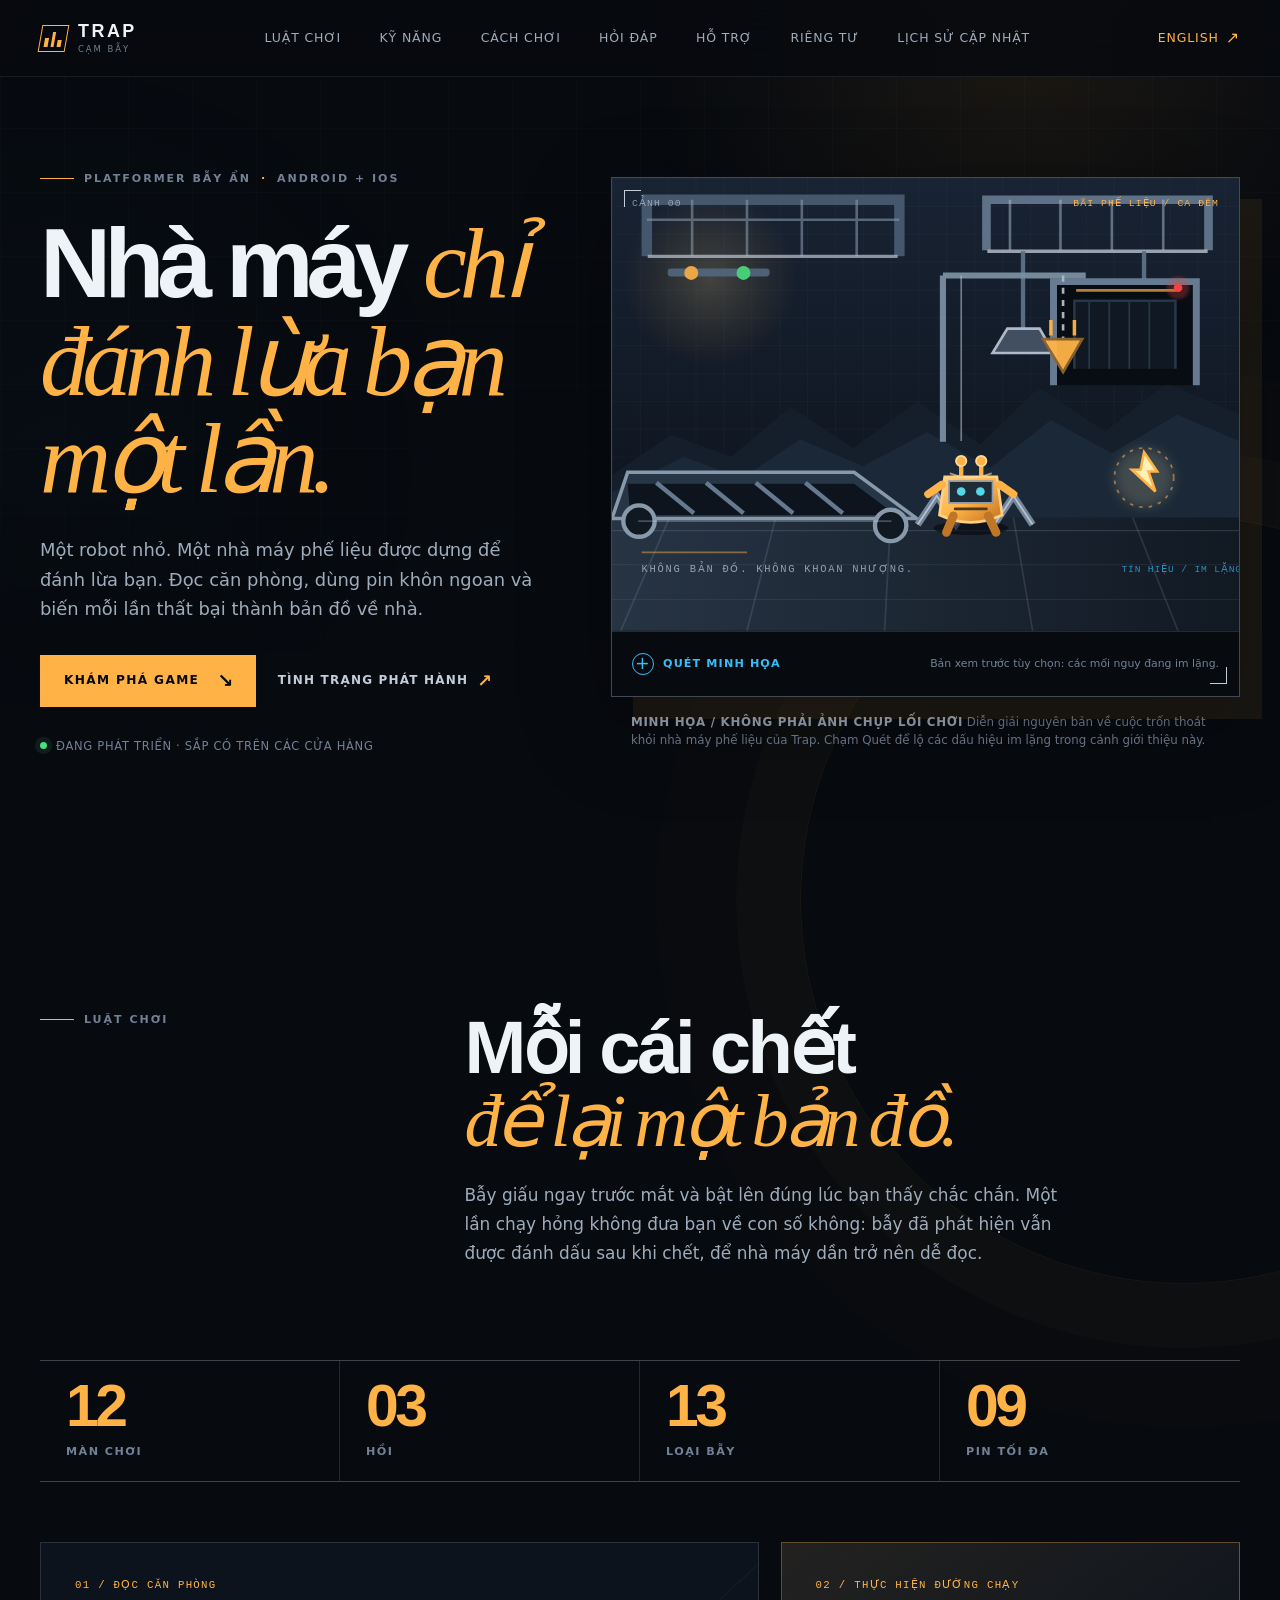
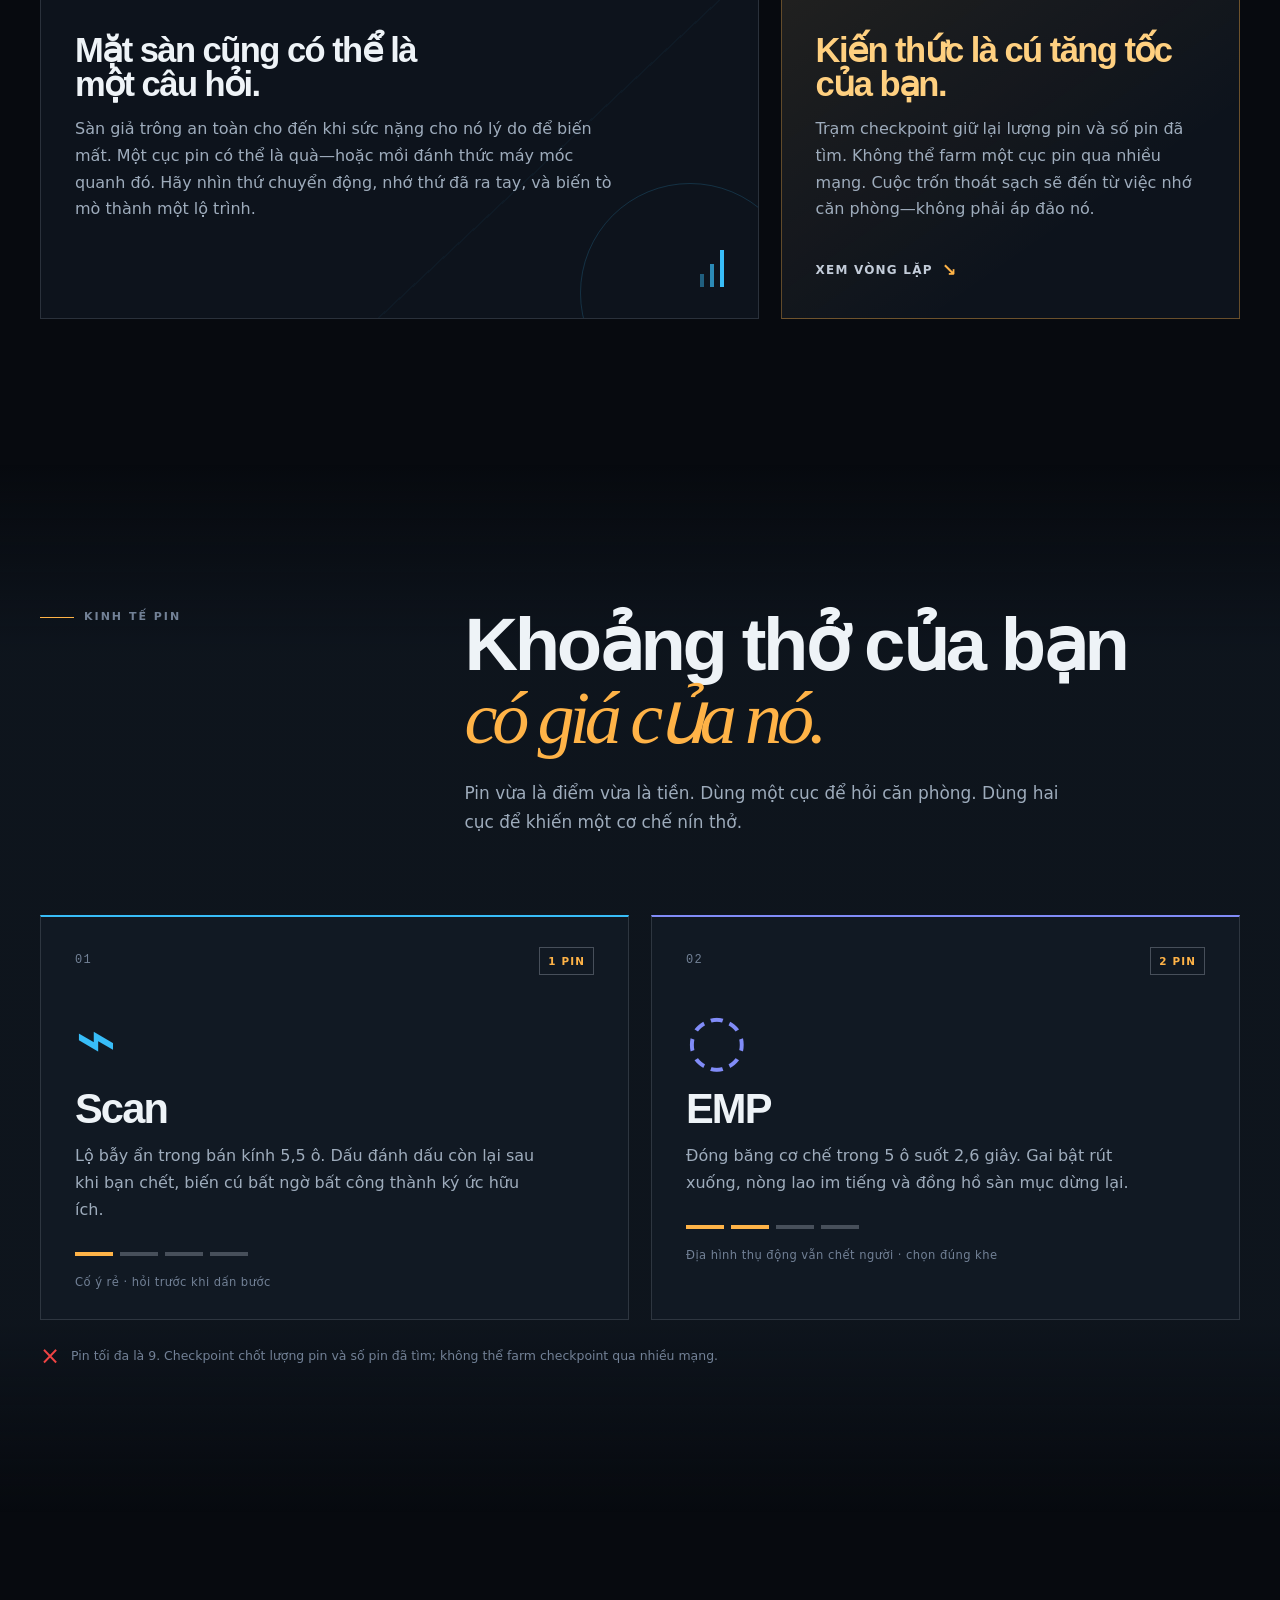
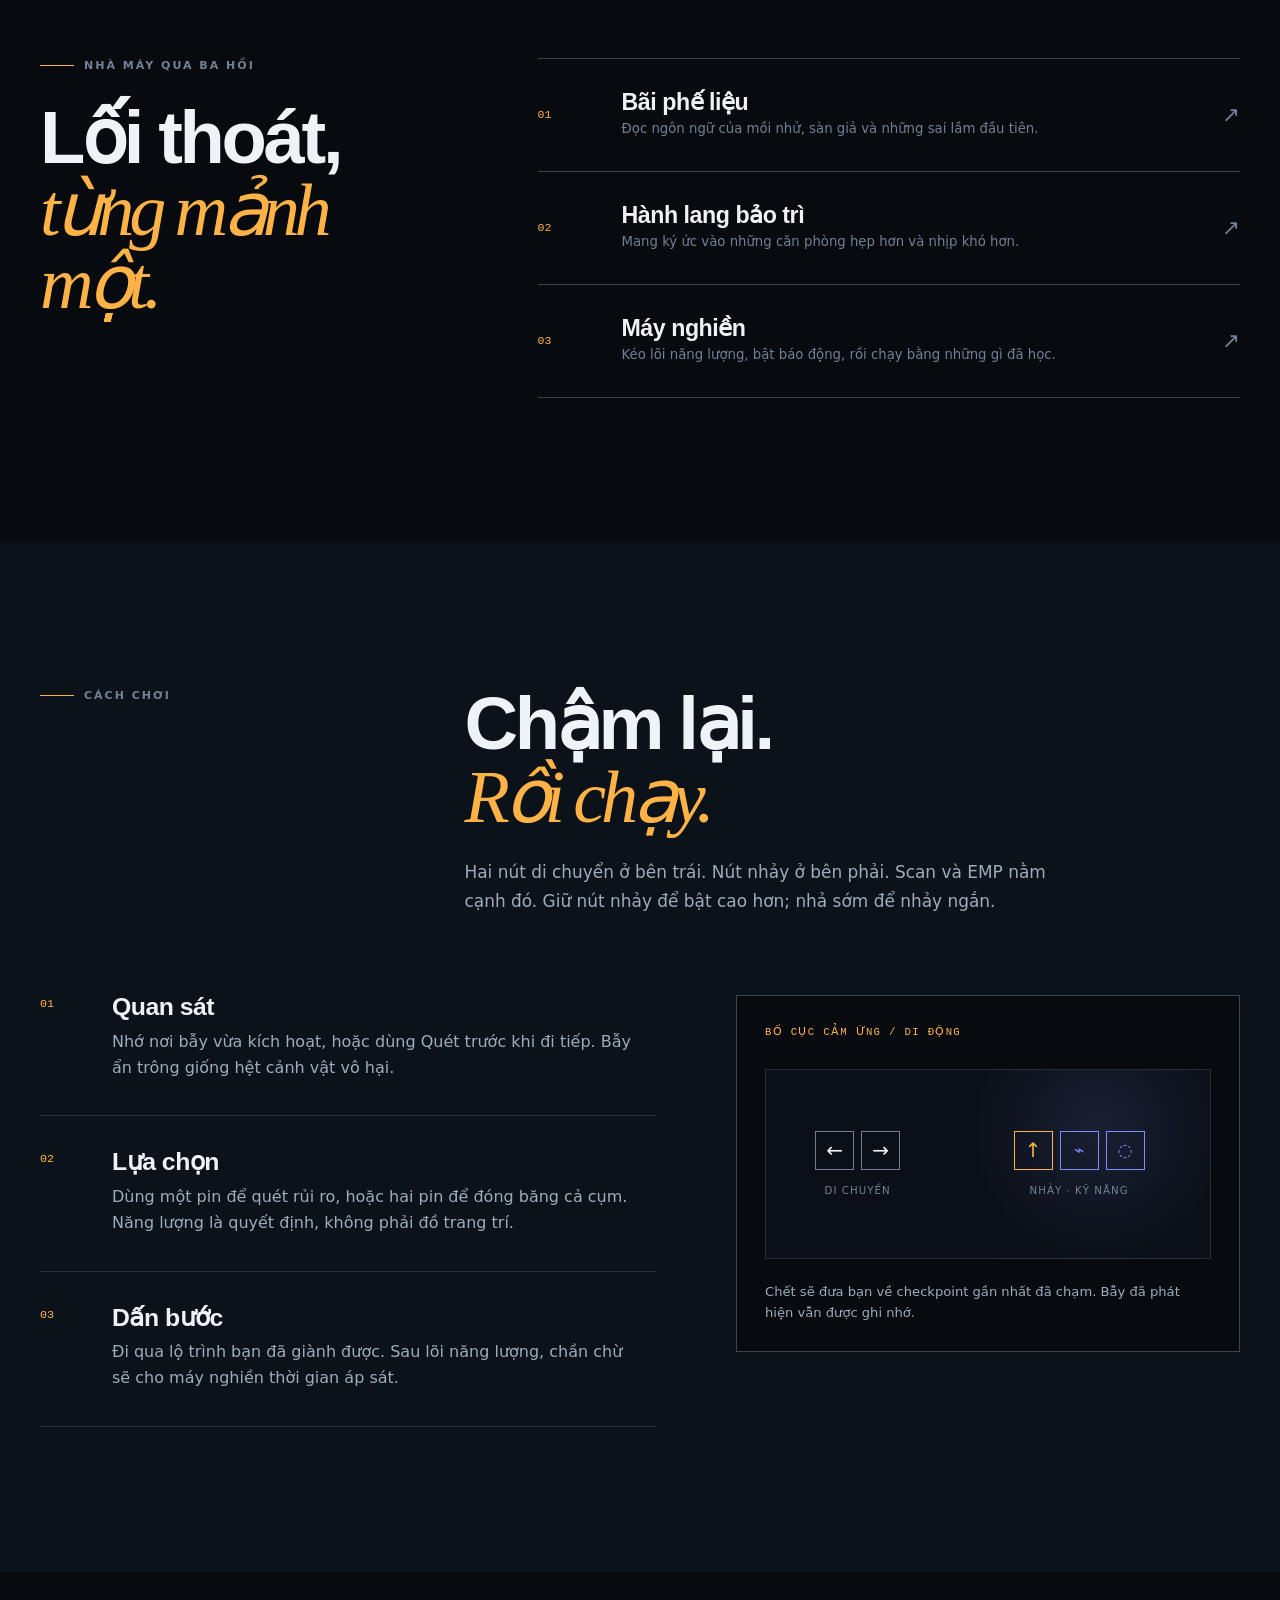
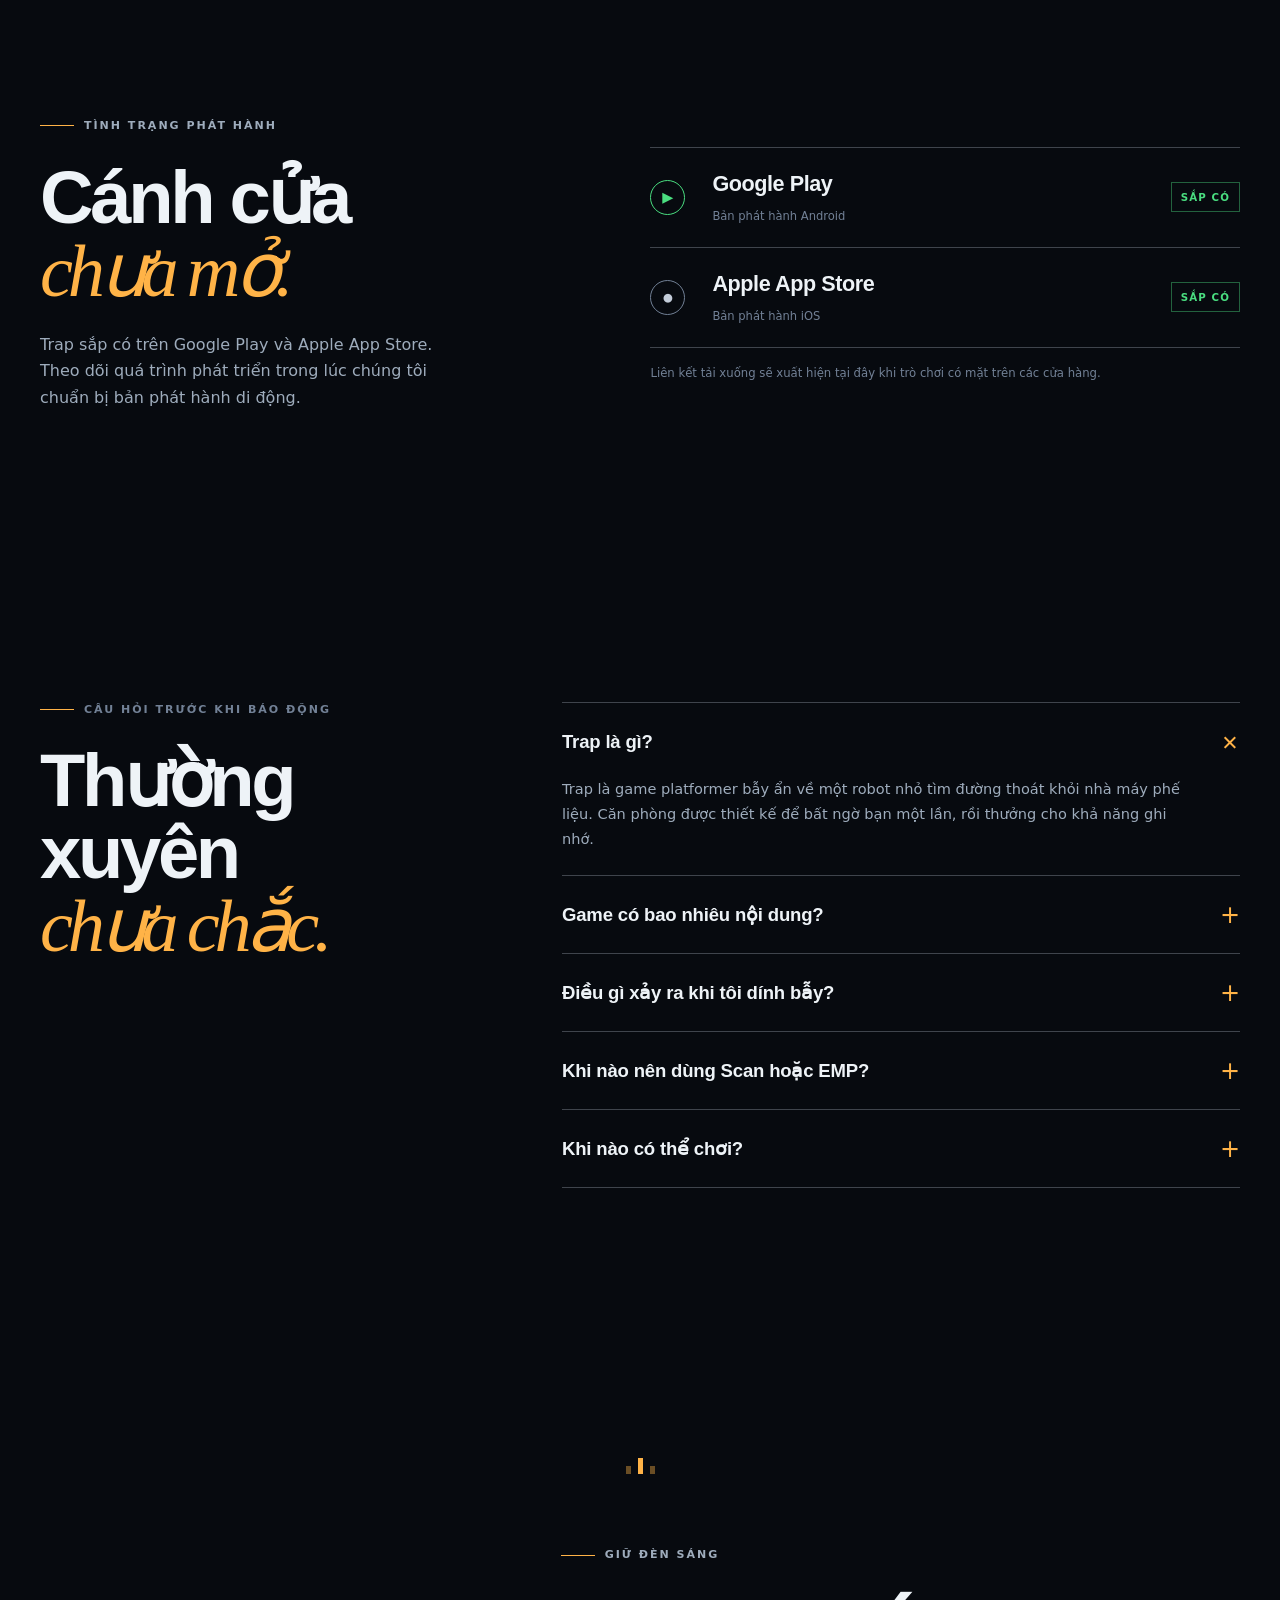
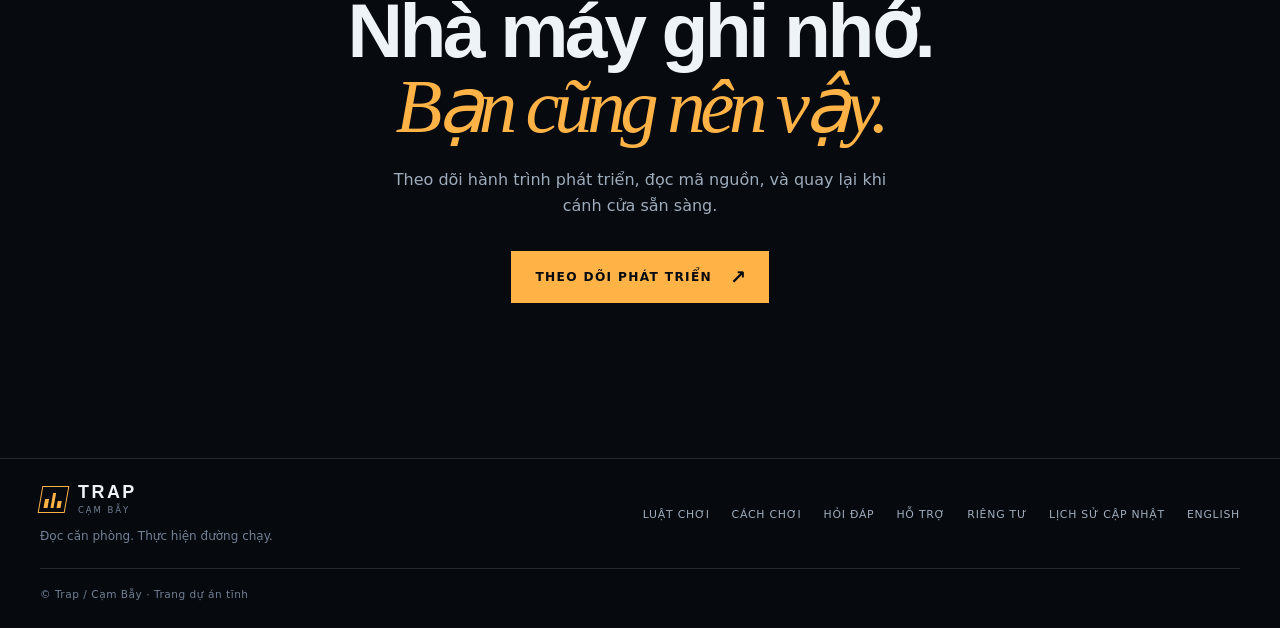
==== commit 4de18e8b: "feat(site): add support privacy and changelog pages" ====
--- a/vi/index.html
+++ b/vi/index.html
@@ -58,6 +58,9 @@
         <a href="#skills">Kỹ năng</a>
         <a href="#how-to-play">Cách chơi</a>
         <a href="#faq">Hỏi đáp</a>
+        <a href="support/">Hỗ trợ</a>
+        <a href="privacy/">Riêng tư</a>
+        <a href="changelog/">Lịch sử cập nhật</a>
       </nav>
       <a class="language-link" href="../index.html" lang="en">English <span aria-hidden="true">↗</span></a>
     </div>
@@ -364,7 +367,7 @@
   <footer class="site-footer">
     <div class="wrap footer-inner">
       <div><a class="brand footer-brand" href="./" aria-label="Trang chủ Trap"><span class="brand-mark" aria-hidden="true"><i></i><i></i><i></i></span><span class="brand-word"><strong>TRAP</strong><small>CẠM BẪY</small></span></a><p>Đọc căn phòng. Thực hiện đường chạy.</p></div>
-      <div class="footer-links"><a href="#world">Luật chơi</a><a href="#how-to-play">Cách chơi</a><a href="#faq">Hỏi đáp</a><a href="../index.html" lang="en">English</a></div>
+      <div class="footer-links"><a href="#world">Luật chơi</a><a href="#how-to-play">Cách chơi</a><a href="#faq">Hỏi đáp</a><a href="support/">Hỗ trợ</a><a href="privacy/">Riêng tư</a><a href="changelog/">Lịch sử cập nhật</a><a href="../index.html" lang="en">English</a></div>
       <p class="copyright">© Trap / Cạm Bẫy · Trang dự án tĩnh</p>
     </div>
   </footer>
--- a/styles.css
+++ b/styles.css
@@ -177,6 +177,7 @@
 
 .primary-nav {
   display: flex;
+  min-width: 0;
   flex: 1 1 auto;
   justify-content: center;
   gap: clamp(18px, 3vw, 42px);
@@ -887,7 +888,7 @@
 
 @media (max-width: 540px) {
   .wrap { width: min(var(--wrap), calc(100% - 32px)); }
-  .primary-nav { justify-content: flex-start; gap: 17px; overflow-x: auto; }
+  .primary-nav { justify-content: flex-start; gap: 11px 17px; overflow: visible; flex-wrap: wrap; }
   h1 { margin-top: 24px; font-size: clamp(3.1rem, 15vw, 5rem); }
   h2 { font-size: clamp(2.8rem, 14vw, 4.5rem); }
   .hero { padding-top: 62px; }
